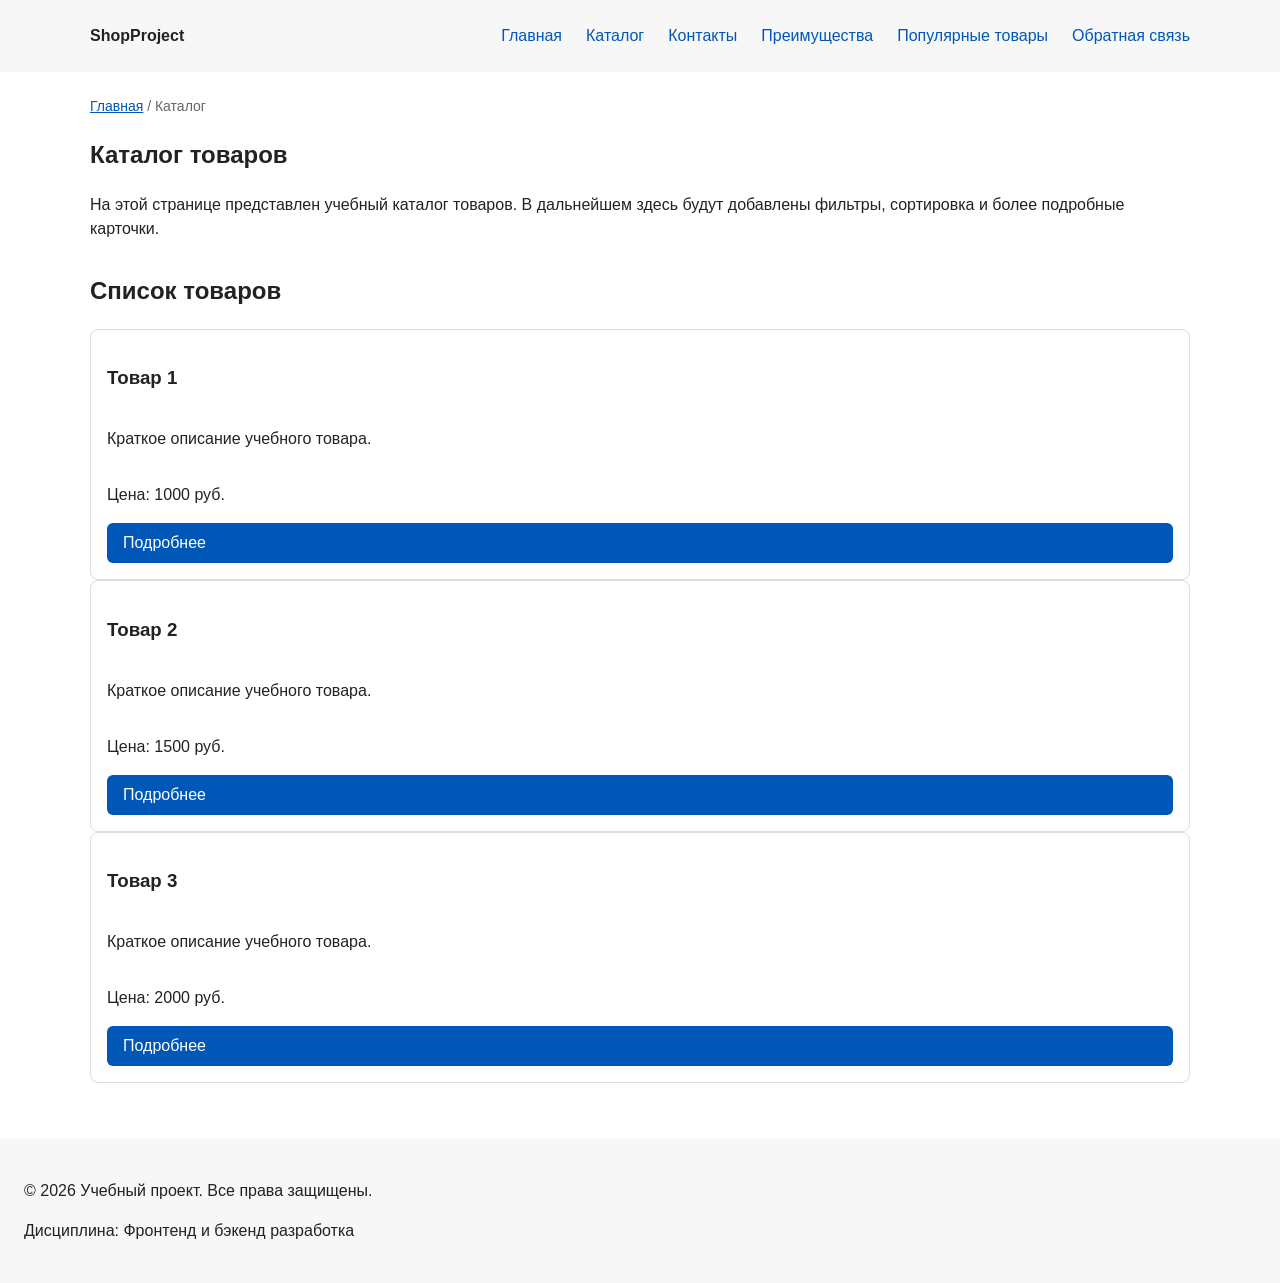
==== catalog.html @ 45d5c562 "feat: add multi-page structure navigation and anchors" ====
<!DOCTYPE html>
<html lang="ru">
<head>
  <meta charset="UTF-8">
  <meta name="viewport" content="width=device-width, initial-scale=1.0">
  <meta name="description" content="Каталог товаров учебного интернет-магазина.">
  <title>Каталог товаров — Учебный интернет-магазин</title>
  <link rel="stylesheet" href="css/style.css">
</head>
<body>
  <header>
    <div class="site-header">
      <a class="site-logo" href="index.html">ShopProject</a>

      <nav class="site-nav" aria-label="Основная навигация">
        <ul class="site-nav__list">
          <li><a href="index.html">Главная</a></li>
          <li><a href="catalog.html">Каталог</a></li>
          <li><a href="contacts.html">Контакты</a></li>
          <li><a href="index.html#advantages">Преимущества</a></li>
          <li><a href="index.html#popular">Популярные товары</a></li>
          <li><a href="index.html#contacts">Обратная связь</a></li>
        </ul>
      </nav>
    </div>
  </header>

  <main>
    <nav class="breadcrumbs" aria-label="Хлебные крошки">
      <a href="index.html">Главная</a>
      <span>Каталог</span>
    </nav>

    <section class="section">
      <h1>Каталог товаров</h1>
      <p>
        На этой странице представлен учебный каталог товаров.
        В дальнейшем здесь будут добавлены фильтры, сортировка и более
        подробные карточки.
      </p>
    </section>

    <section class="section">
      <h2>Список товаров</h2>

      <article class="product-card">
        <h3>Товар 1</h3>
        <p>Краткое описание учебного товара.</p>
        <p>Цена: 1000 руб.</p>
        <a class="button" href="index.html#popular">Подробнее</a>
      </article>

      <article class="product-card">
        <h3>Товар 2</h3>
        <p>Краткое описание учебного товара.</p>
        <p>Цена: 1500 руб.</p>
        <a class="button" href="index.html#popular">Подробнее</a>
      </article>

      <article class="product-card">
        <h3>Товар 3</h3>
        <p>Краткое описание учебного товара.</p>
        <p>Цена: 2000 руб.</p>
        <a class="button" href="index.html#popular">Подробнее</a>
      </article>
    </section>
  </main>

  <footer>
    <p>&copy; 2026 Учебный проект. Все права защищены.</p>
    <p>Дисциплина: Фронтенд и бэкенд разработка</p>
  </footer>
</body>
</html>
---- css/style.css ----
.site-header {
  display: flex;
  align-items: center;
  justify-content: space-between;
  gap: 24px;
  max-width: 1100px;
  margin: 0 auto;
}
.site-logo {
  font-weight: bold;
  text-decoration: none;
  color: #222222;
}
.site-nav__list {
  display: flex;
  flex-wrap: wrap;
  gap: 8px 24px;
  padding: 0;
  margin: 0;
  list-style: none;
}
.site-nav__list li {
  margin: 0;
}
.site-nav__list a {
  color: #0057b8;
  text-decoration: none;
}
.site-nav__list a:hover {
  text-decoration: underline;
}

.form-field input:focus-visible,
.form-field select:focus-visible,
.form-field textarea:focus-visible,
.form-actions button:focus-visible {
  outline: 2px solid #0057b8;
  outline-offset: 2px;
}

[aria-invalid="true"] {
  border-color: #b00020;
}

.form-actions {
  display: flex;
  gap: 12px;
  margin-top: 20px;
}

.success-message {
  max-width: 1100px;
  margin: 24px auto;
  padding: 16px;
  border-left: 4px solid #168a2f;
  background-color: #eefaf0;
}

/* ===============================
   1. Переменные проекта
   =============================== */
:root {
  /* Основные цвета проекта */
  --color-bg: #ffffff;
  --color-text: #222222;
  --color-muted: #666666;
  --color-primary: #0057b8;
  --color-primary-dark: #003f86;
  --color-border: #dddddd;
  --color-surface: #f7f7f7;
  --color-surface-accent: #eef5ff;
  --color-danger: #b00020;
  --color-success: #168a2f;
  --color-success-bg: #eefaf0;
  --color-white: #ffffff;

  /* Отступы */
  --space-xs: 4px;
  --space-sm: 8px;
  --space-md: 16px;
  --space-lg: 24px;
  --space-xl: 32px;

  /* Скругления */
  --radius-sm: 6px;
  --radius-md: 8px;
  --radius-lg: 12px;

  /* Размеры */
  --container-width: 1100px;
}

/* ===============================
   2. Базовые стили
   =============================== */

* {
  box-sizing: border-box;
}

body {
  margin: 0;
  min-width: 320px;
  font-family: Arial, sans-serif;
  line-height: 1.5;
  color: var(--color-text);
  background-color: var(--color-bg);
}

header,
main,
footer {
  padding: var(--space-lg);
}
header {
  background-color: var(--color-surface);
}

footer {
  background-color: var(--color-surface);
}

/* ===============================
   3. Общие элементы интерфейса
   =============================== */

a {
  color: var(--color-primary);
}

a:hover {
  color: var(--color-primary-dark);
}

a:focus-visible {
  outline: 2px solid var(--color-primary);
  outline-offset: 3px;
}

.button {
  display: inline-block;
  padding: var(--space-sm) var(--space-md);
  color: var(--color-white);
  background-color: var(--color-primary);
  text-decoration: none;
  border: none;
  border-radius: var(--radius-sm);
  cursor: pointer;
}

.button:hover {
  background-color: var(--color-primary-dark);
}

.button:focus-visible {
  outline: 2px solid var(--color-primary);
  outline-offset: 3px;
}

.button:disabled {
  opacity: 0.6;
  cursor: not-allowed;
}

/* ===============================
   4. Компоненты страницы
   =============================== */

.hero {
  max-width: var(--container-width);
  margin: 0 auto var(--space-xl);
  padding: var(--space-xl) var(--space-lg);
  background-color: var(--color-surface-accent);
  border-radius: var(--radius-lg);
}

.section {
  max-width: var(--container-width);
  margin: 0 auto var(--space-xl);
}

.section h2 {
  margin-top: 0;
}

.advantages-list {
  display: grid;
  grid-template-columns: repeat(2, minmax(0, 1fr));
  gap: var(--space-sm) var(--space-xl);
}

.product-grid {
  display: grid;
  grid-template-columns: repeat(auto-fit, minmax(220px, 1fr));
  gap: var(--space-lg);
}

.product-card {
  position: relative;
  display: flex;
  flex-direction: column;
  padding: var(--space-md);
  border: 1px solid var(--color-border);
  border-radius: var(--radius-md);
  background-color: var(--color-bg);
  transition:
    border-color 0.2s ease,
    transform 0.2s ease;
}

.product-card:hover {
  border-color: var(--color-primary);
  transform: translateY(-2px);
}

.product-card__img {
  display: grid;
  place-items: center;
  min-height: 150px;
  margin-bottom: var(--space-md);
  font-size: 64px;
  background-color: var(--color-surface-accent);
  border-radius: var(--radius-sm);
}

.product-card__title {
  margin: 0 0 var(--space-sm);
}

.product-card__description {
  margin: 0 0 var(--space-md);
  color: var(--color-muted);
}

.product-card__price {
  margin: auto 0 var(--space-md);
  font-size: 1.25rem;
  font-weight: bold;
  color: var(--color-primary-dark);
}

.product-card__button {
  align-self: flex-start;
}

.product-card__badge {
  position: absolute;
  top: var(--space-lg);
  right: var(--space-lg);
  z-index: 1;
  padding: var(--space-xs) var(--space-sm);
  color: var(--color-white);
  background-color: var(--color-primary);
  border-radius: var(--radius-sm);
  font-size: 0.8rem;
  font-weight: bold;
}

.aside-info {
  max-width: var(--container-width);
  margin: 0 auto var(--space-xl);
  padding: var(--space-md);
  border-left: 4px solid var(--color-primary);
  background-color: var(--color-surface);
}
/* ===============================
   5. Форма и модальное окно
   =============================== */
.order-dialog {
  width: min(100% - 32px, 560px);
  padding: var(--space-lg);
  border: none;
  border-radius: var(--radius-lg);
}

.order-dialog::backdrop {
  background-color: rgba(0, 0, 0, 0.5);
}

.form-field {
  margin-bottom: var(--space-md);
}

.form-field label {
  display: block;
  margin-bottom: var(--space-xs);
}

.form-field input,
.form-field select,
.form-field textarea {
  width: 100%;
  padding: 10px 12px;
  border: 1px solid var(--color-border);
  border-radius: var(--radius-sm);
  font: inherit;
}

.form-field input[type="checkbox"] {
  width: auto;
}

.form-field small {
  display: block;
  margin-top: var(--space-xs);
  color: var(--color-muted);
}
.form-field input:hover,
.form-field select:hover,
.form-field textarea:hover {
  border-color: var(--color-primary);
}

.form-field input:focus-visible,
.form-field select:focus-visible,
.form-field textarea:focus-visible,
.form-actions button:focus-visible {
  outline: 2px solid var(--color-primary);
  outline-offset: 3px;
}

[aria-invalid="true"] {
  border-color: var(--color-danger);
}

.back-to-top {
  position: fixed;
  right: var(--space-lg);
  bottom: var(--space-lg);
  z-index: 10;
  display: grid;
  place-items: center;
  width: 44px;
  height: 44px;
  color: var(--color-white);
  background-color: var(--color-primary);
  border-radius: 50%;
  box-shadow: 0 4px 12px rgba(0, 0, 0, 0.2);
  text-decoration: none;
}

.back-to-top:hover {
  color: var(--color-white);
  background-color: var(--color-primary-dark);
}

@media (max-width: 700px) {
  .site-header {
    align-items: flex-start;
    flex-direction: column;
  }

  .advantages-list {
    grid-template-columns: 1fr;
  }
}

.breadcrumbs {
  max-width: var(--container-width);
  margin: 0 auto var(--space-md);
  font-size: 14px;
  color: var(--color-muted);
}

.breadcrumbs a {
  color: var(--color-primary);
}

.breadcrumbs span::before {
  content: " / ";
  color: var(--color-muted);
}

html {
  scroll-behavior: smooth;
}

:target {
  outline: 2px dashed var(--color-primary);
  outline-offset: 4px;
}
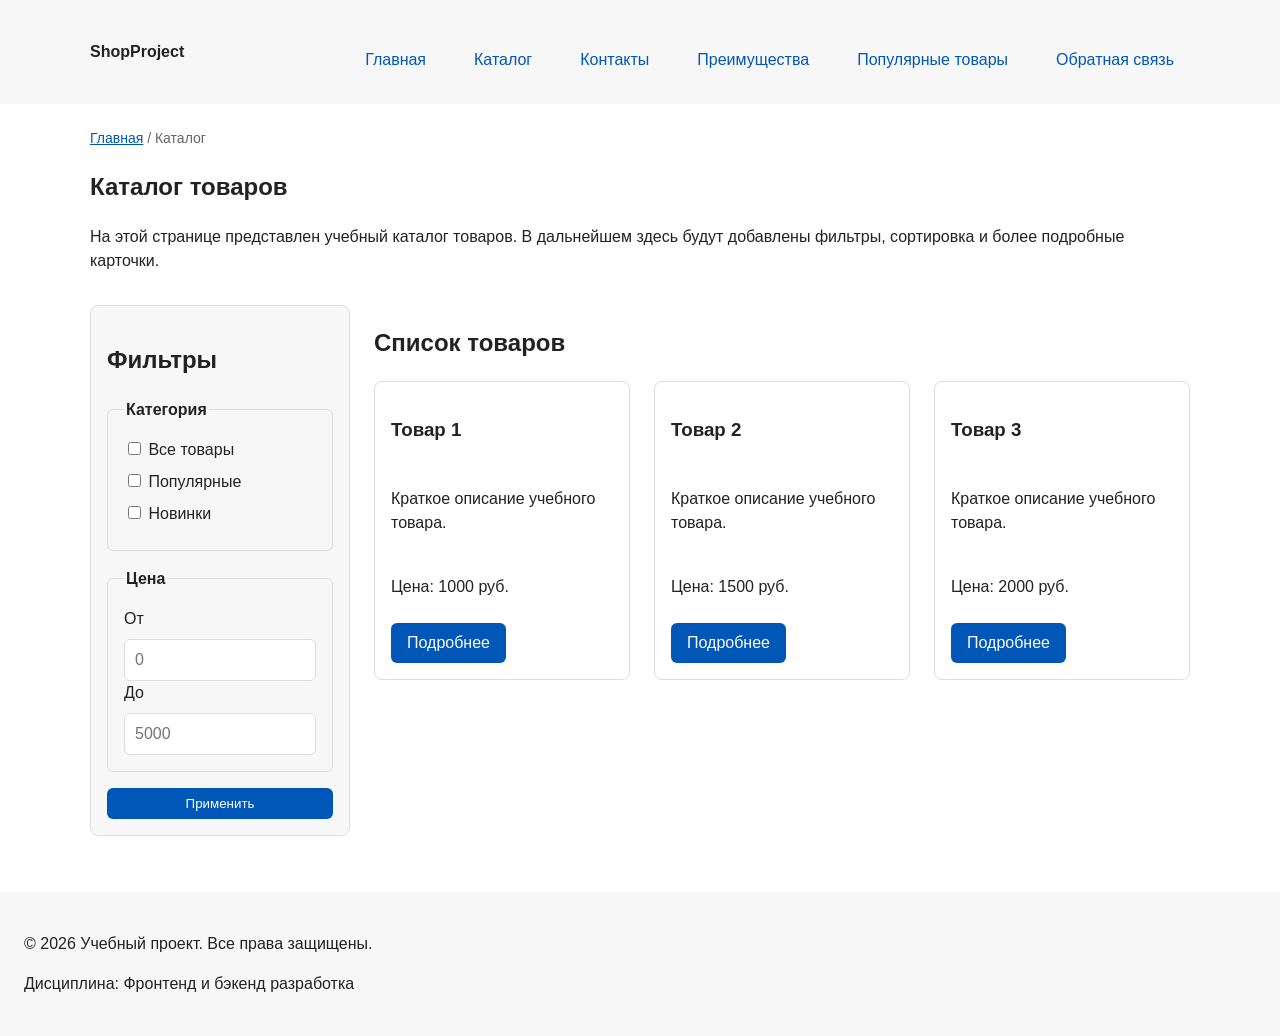
==== commit d8c0fd99: "feat: add flex navigation and grid catalog layout" ====
--- a/catalog.html
+++ b/catalog.html
@@ -40,29 +40,70 @@
       </p>
     </section>
 
-    <section class="section">
-      <h2>Список товаров</h2>
+    <section class="catalog-layout">
+      <aside class="catalog-filters">
+        <h2>Фильтры</h2>
 
-      <article class="product-card">
-        <h3>Товар 1</h3>
-        <p>Краткое описание учебного товара.</p>
-        <p>Цена: 1000 руб.</p>
-        <a class="button" href="index.html#popular">Подробнее</a>
-      </article>
+        <form class="filters-form" action="#" method="get">
+          <fieldset>
+            <legend>Категория</legend>
 
-      <article class="product-card">
-        <h3>Товар 2</h3>
-        <p>Краткое описание учебного товара.</p>
-        <p>Цена: 1500 руб.</p>
-        <a class="button" href="index.html#popular">Подробнее</a>
-      </article>
+            <label>
+              <input type="checkbox" name="category" value="all">
+              Все товары
+            </label>
 
-      <article class="product-card">
-        <h3>Товар 3</h3>
-        <p>Краткое описание учебного товара.</p>
-        <p>Цена: 2000 руб.</p>
-        <a class="button" href="index.html#popular">Подробнее</a>
-      </article>
+            <label>
+              <input type="checkbox" name="category" value="popular">
+              Популярные
+            </label>
+
+            <label>
+              <input type="checkbox" name="category" value="new">
+              Новинки
+            </label>
+          </fieldset>
+
+          <fieldset>
+            <legend>Цена</legend>
+
+            <label for="price-from">От</label>
+            <input id="price-from" name="price-from" type="number" min="0" placeholder="0">
+
+            <label for="price-to">До</label>
+            <input id="price-to" name="price-to" type="number" min="0" placeholder="5000">
+          </fieldset>
+
+          <button class="button" type="submit">Применить</button>
+        </form>
+      </aside>
+
+      <section class="catalog-products">
+        <h2>Список товаров</h2>
+
+        <div class="products-grid">
+          <article class="product-card">
+            <h3>Товар 1</h3>
+            <p>Краткое описание учебного товара.</p>
+            <p>Цена: 1000 руб.</p>
+            <a class="button" href="index.html#popular">Подробнее</a>
+          </article>
+
+          <article class="product-card">
+            <h3>Товар 2</h3>
+            <p>Краткое описание учебного товара.</p>
+            <p>Цена: 1500 руб.</p>
+            <a class="button" href="index.html#popular">Подробнее</a>
+          </article>
+
+          <article class="product-card">
+            <h3>Товар 3</h3>
+            <p>Краткое описание учебного товара.</p>
+            <p>Цена: 2000 руб.</p>
+            <a class="button" href="index.html#popular">Подробнее</a>
+          </article>
+        </div>
+      </section>
     </section>
   </main>
 
--- a/css/style.css
+++ b/css/style.css
@@ -14,20 +14,27 @@
 .site-nav__list {
   display: flex;
   flex-wrap: wrap;
-  gap: 8px 24px;
+  justify-content: center;
+  align-items: center;
+  gap: var(--space-md);
   padding: 0;
-  margin: 0;
+  margin: var(--space-md) 0 0;
   list-style: none;
 }
 .site-nav__list li {
   margin: 0;
 }
 .site-nav__list a {
-  color: #0057b8;
+  display: inline-block;
+  padding: var(--space-sm) var(--space-md);
+  color: var(--color-primary);
   text-decoration: none;
-}
+  border-radius: var(--radius-sm);
+}
+
 .site-nav__list a:hover {
-  text-decoration: underline;
+  color: var(--color-white);
+  background-color: var(--color-primary);
 }
 
 .form-field input:focus-visible,
@@ -189,9 +196,9 @@
   gap: var(--space-sm) var(--space-xl);
 }
 
-.product-grid {
-  display: grid;
-  grid-template-columns: repeat(auto-fit, minmax(220px, 1fr));
+.products-grid {
+  display: grid;
+  grid-template-columns: repeat(3, 1fr);
   gap: var(--space-lg);
 }
 
@@ -199,6 +206,8 @@
   position: relative;
   display: flex;
   flex-direction: column;
+  gap: var(--space-sm);
+  margin-bottom: 0;
   padding: var(--space-md);
   border: 1px solid var(--color-border);
   border-radius: var(--radius-md);
@@ -206,6 +215,11 @@
   transition:
     border-color 0.2s ease,
     transform 0.2s ease;
+}
+
+.product-card .button {
+  margin-top: auto;
+  align-self: flex-start;
 }
 
 .product-card:hover {
@@ -256,6 +270,56 @@
   font-weight: bold;
 }
 
+.catalog-layout {
+  max-width: var(--container-width);
+  margin: 0 auto var(--space-xl);
+  display: grid;
+  grid-template-columns: 260px 1fr;
+  grid-template-areas: "filters products";
+  gap: var(--space-lg);
+}
+
+.catalog-filters {
+  grid-area: filters;
+  padding: var(--space-md);
+  border: 1px solid var(--color-border);
+  border-radius: var(--radius-md);
+  background-color: var(--color-surface);
+}
+
+.catalog-products {
+  grid-area: products;
+}
+
+.filters-form {
+  display: grid;
+  gap: var(--space-md);
+}
+
+.filters-form fieldset {
+  margin: 0;
+  padding: var(--space-md);
+  border: 1px solid var(--color-border);
+  border-radius: var(--radius-sm);
+}
+
+.filters-form legend {
+  font-weight: 700;
+}
+
+.filters-form label {
+  display: block;
+  margin-bottom: var(--space-sm);
+}
+
+.filters-form input[type="number"] {
+  width: 100%;
+  padding: 8px 10px;
+  border: 1px solid var(--color-border);
+  border-radius: var(--radius-sm);
+  font: inherit;
+}
+
 .aside-info {
   max-width: var(--container-width);
   margin: 0 auto var(--space-xl);
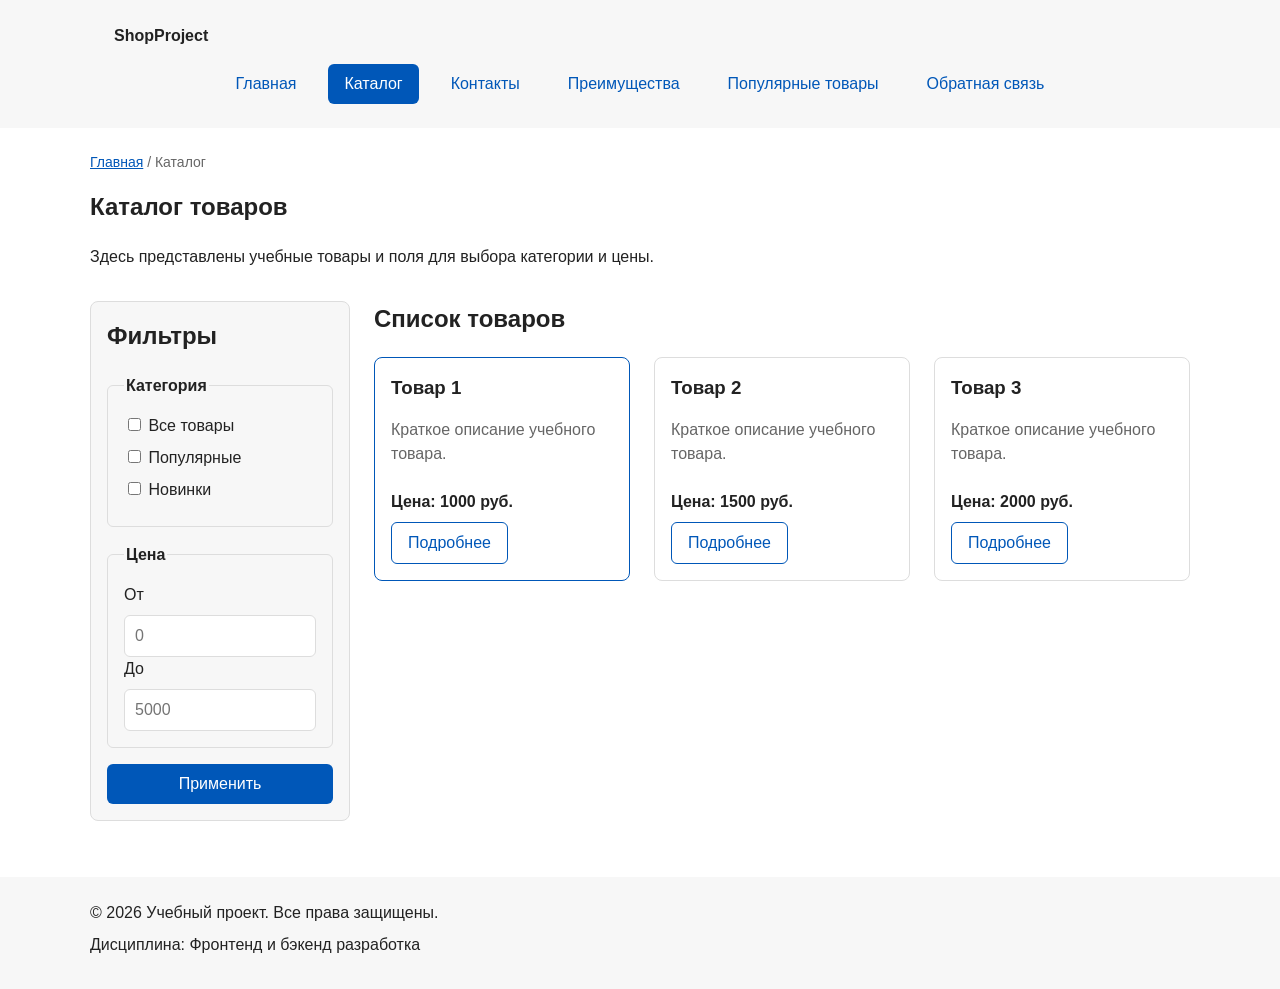
==== commit ee462555: "refactor: apply BEM naming to CSS classes" ====
--- a/catalog.html
+++ b/catalog.html
@@ -1,115 +1,136 @@
-<!DOCTYPE html>
+<!doctype html>
 <html lang="ru">
-<head>
-  <meta charset="UTF-8">
-  <meta name="viewport" content="width=device-width, initial-scale=1.0">
-  <meta name="description" content="Каталог товаров учебного интернет-магазина.">
-  <title>Каталог товаров — Учебный интернет-магазин</title>
-  <link rel="stylesheet" href="css/style.css">
-</head>
-<body>
-  <header>
-    <div class="site-header">
-      <a class="site-logo" href="index.html">ShopProject</a>
+  <head>
+    <meta charset="UTF-8" />
+    <meta name="viewport" content="width=device-width, initial-scale=1.0" />
+    <meta
+      name="description"
+      content="Каталог товаров учебного интернет-магазина."
+    />
+    <title>Каталог товаров — Учебный интернет-магазин</title>
+    <link rel="stylesheet" href="css/style.css" />
+  </head>
+  <body>
+    <header class="site-header">
+      <div class="site-header__inner">
+        <a class="site-header__logo" href="index.html">ShopProject</a>
 
-      <nav class="site-nav" aria-label="Основная навигация">
-        <ul class="site-nav__list">
-          <li><a href="index.html">Главная</a></li>
-          <li><a href="catalog.html">Каталог</a></li>
-          <li><a href="contacts.html">Контакты</a></li>
-          <li><a href="index.html#advantages">Преимущества</a></li>
-          <li><a href="index.html#popular">Популярные товары</a></li>
-          <li><a href="index.html#contacts">Обратная связь</a></li>
-        </ul>
+        <nav class="site-nav" aria-label="Основная навигация">
+          <ul class="site-nav__list">
+            <li class="site-nav__item"><a class="site-nav__link" href="index.html">Главная</a></li>
+            <li class="site-nav__item"><a class="site-nav__link site-nav__link--active" href="catalog.html" aria-current="page">Каталог</a></li>
+            <li class="site-nav__item"><a class="site-nav__link" href="contacts.html">Контакты</a></li>
+            <li class="site-nav__item"><a class="site-nav__link" href="index.html#advantages">Преимущества</a></li>
+            <li class="site-nav__item"><a class="site-nav__link" href="index.html#popular">Популярные товары</a></li>
+            <li class="site-nav__item"><a class="site-nav__link" href="contacts.html#feedback">Обратная связь</a></li>
+          </ul>
+        </nav>
+      </div>
+    </header>
+
+    <main>
+      <nav class="breadcrumbs" aria-label="Хлебные крошки">
+        <a class="breadcrumbs__link" href="index.html">Главная</a>
+        <span class="breadcrumbs__current">Каталог</span>
       </nav>
-    </div>
-  </header>
 
-  <main>
-    <nav class="breadcrumbs" aria-label="Хлебные крошки">
-      <a href="index.html">Главная</a>
-      <span>Каталог</span>
-    </nav>
+      <section class="section">
+        <h1 class="section__title">Каталог товаров</h1>
+        <p class="section__text">
+          Здесь представлены учебные товары и поля для выбора категории и цены.
+        </p>
+      </section>
 
-    <section class="section">
-      <h1>Каталог товаров</h1>
-      <p>
-        На этой странице представлен учебный каталог товаров.
-        В дальнейшем здесь будут добавлены фильтры, сортировка и более
-        подробные карточки.
-      </p>
-    </section>
+      <section class="catalog-layout">
+        <aside class="catalog-filters">
+          <h2 class="catalog-filters__title">Фильтры</h2>
 
-    <section class="catalog-layout">
-      <aside class="catalog-filters">
-        <h2>Фильтры</h2>
+          <form class="filters-form" action="#" method="get">
+            <fieldset class="filters-form__fieldset">
+              <legend class="filters-form__legend">Категория</legend>
 
-        <form class="filters-form" action="#" method="get">
-          <fieldset>
-            <legend>Категория</legend>
+              <label class="filters-form__label">
+                <input class="filters-form__checkbox" type="checkbox" name="category" value="all" />
+                Все товары
+              </label>
 
-            <label>
-              <input type="checkbox" name="category" value="all">
-              Все товары
-            </label>
+              <label class="filters-form__label">
+                <input class="filters-form__checkbox" type="checkbox" name="category" value="popular" />
+                Популярные
+              </label>
 
-            <label>
-              <input type="checkbox" name="category" value="popular">
-              Популярные
-            </label>
+              <label class="filters-form__label">
+                <input class="filters-form__checkbox" type="checkbox" name="category" value="new" />
+                Новинки
+              </label>
+            </fieldset>
 
-            <label>
-              <input type="checkbox" name="category" value="new">
-              Новинки
-            </label>
-          </fieldset>
+            <fieldset class="filters-form__fieldset">
+              <legend class="filters-form__legend">Цена</legend>
 
-          <fieldset>
-            <legend>Цена</legend>
+              <label class="filters-form__label" for="price-from">От</label>
+              <input
+                class="filters-form__input"
+                id="price-from"
+                name="price-from"
+                type="number"
+                min="0"
+                placeholder="0"
+              />
 
-            <label for="price-from">От</label>
-            <input id="price-from" name="price-from" type="number" min="0" placeholder="0">
+              <label class="filters-form__label" for="price-to">До</label>
+              <input
+                class="filters-form__input"
+                id="price-to"
+                name="price-to"
+                type="number"
+                min="0"
+                placeholder="5000"
+              />
+            </fieldset>
 
-            <label for="price-to">До</label>
-            <input id="price-to" name="price-to" type="number" min="0" placeholder="5000">
-          </fieldset>
+            <button class="button button--primary" type="submit">Применить</button>
+          </form>
+        </aside>
 
-          <button class="button" type="submit">Применить</button>
-        </form>
-      </aside>
+        <section class="catalog-products">
+          <h2 class="catalog-products__title">Список товаров</h2>
 
-      <section class="catalog-products">
-        <h2>Список товаров</h2>
+          <div class="products-grid">
+            <article class="product-card product-card--featured">
+              <h3 class="product-card__title">Товар 1</h3>
+              <p class="product-card__description">
+                Краткое описание учебного товара.
+              </p>
+              <p class="product-card__price">Цена: 1000 руб.</p>
+              <a class="button button--secondary product-card__button" href="index.html#product-1">Подробнее</a>
+            </article>
 
-        <div class="products-grid">
-          <article class="product-card">
-            <h3>Товар 1</h3>
-            <p>Краткое описание учебного товара.</p>
-            <p>Цена: 1000 руб.</p>
-            <a class="button" href="index.html#popular">Подробнее</a>
-          </article>
+            <article class="product-card">
+              <h3 class="product-card__title">Товар 2</h3>
+              <p class="product-card__description">
+                Краткое описание учебного товара.
+              </p>
+              <p class="product-card__price">Цена: 1500 руб.</p>
+              <a class="button button--secondary product-card__button" href="index.html#product-2">Подробнее</a>
+            </article>
 
-          <article class="product-card">
-            <h3>Товар 2</h3>
-            <p>Краткое описание учебного товара.</p>
-            <p>Цена: 1500 руб.</p>
-            <a class="button" href="index.html#popular">Подробнее</a>
-          </article>
+            <article class="product-card">
+              <h3 class="product-card__title">Товар 3</h3>
+              <p class="product-card__description">
+                Краткое описание учебного товара.
+              </p>
+              <p class="product-card__price">Цена: 2000 руб.</p>
+              <a class="button button--secondary product-card__button" href="index.html#product-3">Подробнее</a>
+            </article>
+          </div>
+        </section>
+      </section>
+    </main>
 
-          <article class="product-card">
-            <h3>Товар 3</h3>
-            <p>Краткое описание учебного товара.</p>
-            <p>Цена: 2000 руб.</p>
-            <a class="button" href="index.html#popular">Подробнее</a>
-          </article>
-        </div>
-      </section>
-    </section>
-  </main>
-
-  <footer>
-    <p>&copy; 2026 Учебный проект. Все права защищены.</p>
-    <p>Дисциплина: Фронтенд и бэкенд разработка</p>
-  </footer>
-</body>
+    <footer class="site-footer">
+      <p class="site-footer__text">&copy; 2026 Учебный проект. Все права защищены.</p>
+      <p class="site-footer__text">Дисциплина: Фронтенд и бэкенд разработка</p>
+    </footer>
+  </body>
 </html>
--- a/css/style.css
+++ b/css/style.css
@@ -1,68 +1,3 @@
-.site-header {
-  display: flex;
-  align-items: center;
-  justify-content: space-between;
-  gap: 24px;
-  max-width: 1100px;
-  margin: 0 auto;
-}
-.site-logo {
-  font-weight: bold;
-  text-decoration: none;
-  color: #222222;
-}
-.site-nav__list {
-  display: flex;
-  flex-wrap: wrap;
-  justify-content: center;
-  align-items: center;
-  gap: var(--space-md);
-  padding: 0;
-  margin: var(--space-md) 0 0;
-  list-style: none;
-}
-.site-nav__list li {
-  margin: 0;
-}
-.site-nav__list a {
-  display: inline-block;
-  padding: var(--space-sm) var(--space-md);
-  color: var(--color-primary);
-  text-decoration: none;
-  border-radius: var(--radius-sm);
-}
-
-.site-nav__list a:hover {
-  color: var(--color-white);
-  background-color: var(--color-primary);
-}
-
-.form-field input:focus-visible,
-.form-field select:focus-visible,
-.form-field textarea:focus-visible,
-.form-actions button:focus-visible {
-  outline: 2px solid #0057b8;
-  outline-offset: 2px;
-}
-
-[aria-invalid="true"] {
-  border-color: #b00020;
-}
-
-.form-actions {
-  display: flex;
-  gap: 12px;
-  margin-top: 20px;
-}
-
-.success-message {
-  max-width: 1100px;
-  margin: 24px auto;
-  padding: 16px;
-  border-left: 4px solid #168a2f;
-  background-color: #eefaf0;
-}
-
 /* ===============================
    1. Переменные проекта
    =============================== */
@@ -114,17 +49,18 @@
   background-color: var(--color-bg);
 }
 
-header,
-main,
-footer {
+main {
   padding: var(--space-lg);
 }
-header {
+
+.site-footer {
+  padding: var(--space-lg);
   background-color: var(--color-surface);
 }
 
-footer {
-  background-color: var(--color-surface);
+.site-footer__text {
+  max-width: var(--container-width);
+  margin: 0 auto var(--space-sm);
 }
 
 /* ===============================
@@ -147,16 +83,31 @@
 .button {
   display: inline-block;
   padding: var(--space-sm) var(--space-md);
+  border: none;
+  border-radius: var(--radius-sm);
+  font: inherit;
+  text-decoration: none;
+  cursor: pointer;
+}
+
+.button--primary {
   color: var(--color-white);
   background-color: var(--color-primary);
-  text-decoration: none;
-  border: none;
-  border-radius: var(--radius-sm);
-  cursor: pointer;
-}
-
-.button:hover {
+}
+
+.button--primary:hover {
   background-color: var(--color-primary-dark);
+}
+
+.button--secondary {
+  color: var(--color-primary);
+  background-color: transparent;
+  border: 1px solid var(--color-primary);
+}
+
+.button--secondary:hover {
+  color: var(--color-white);
+  background-color: var(--color-primary);
 }
 
 .button:focus-visible {
@@ -164,7 +115,8 @@
   outline-offset: 3px;
 }
 
-.button:disabled {
+.button:disabled,
+.button--disabled {
   opacity: 0.6;
   cursor: not-allowed;
 }
@@ -172,6 +124,56 @@
 /* ===============================
    4. Компоненты страницы
    =============================== */
+
+.site-header {
+  background-color: var(--color-surface);
+}
+
+.site-header__inner {
+  max-width: var(--container-width);
+  margin: 0 auto;
+  padding: var(--space-lg);
+}
+
+.site-header__logo {
+  font-weight: 700;
+  color: var(--color-text);
+  text-decoration: none;
+}
+
+.site-nav__list {
+  display: flex;
+  flex-wrap: wrap;
+  justify-content: center;
+  align-items: center;
+  gap: var(--space-md);
+  padding: 0;
+  margin: var(--space-md) 0 0;
+  list-style: none;
+}
+
+.site-nav__link {
+  display: inline-block;
+  padding: var(--space-sm) var(--space-md);
+  color: var(--color-primary);
+  text-decoration: none;
+  border-radius: var(--radius-sm);
+}
+
+.site-nav__link:hover {
+  color: var(--color-white);
+  background-color: var(--color-primary);
+}
+
+.site-nav__link:focus-visible {
+  outline: 2px solid var(--color-primary);
+  outline-offset: 3px;
+}
+
+.site-nav__link--active {
+  color: var(--color-white);
+  background-color: var(--color-primary);
+}
 
 .hero {
   max-width: var(--container-width);
@@ -181,24 +183,28 @@
   border-radius: var(--radius-lg);
 }
 
+.hero__title {
+  margin-top: 0;
+}
+
 .section {
   max-width: var(--container-width);
   margin: 0 auto var(--space-xl);
 }
 
-.section h2 {
+.section__title {
   margin-top: 0;
 }
 
 .advantages-list {
   display: grid;
-  grid-template-columns: repeat(2, minmax(0, 1fr));
-  gap: var(--space-sm) var(--space-xl);
+  grid-template-columns: repeat(3, 1fr);
+  gap: var(--space-lg);
 }
 
 .products-grid {
   display: grid;
-  grid-template-columns: repeat(3, 1fr);
+  grid-template-columns: repeat(3, minmax(0, 1fr));
   gap: var(--space-lg);
 }
 
@@ -212,19 +218,18 @@
   border: 1px solid var(--color-border);
   border-radius: var(--radius-md);
   background-color: var(--color-bg);
-  transition:
-    border-color 0.2s ease,
-    transform 0.2s ease;
-}
-
-.product-card .button {
-  margin-top: auto;
-  align-self: flex-start;
 }
 
 .product-card:hover {
   border-color: var(--color-primary);
-  transform: translateY(-2px);
+}
+
+.product-card--featured {
+  border-color: var(--color-primary);
+}
+
+.product-card--discount {
+  border-color: var(--color-danger);
 }
 
 .product-card__img {
@@ -239,6 +244,7 @@
 
 .product-card__title {
   margin: 0 0 var(--space-sm);
+  color: var(--color-text);
 }
 
 .product-card__description {
@@ -247,13 +253,16 @@
 }
 
 .product-card__price {
-  margin: auto 0 var(--space-md);
-  font-size: 1.25rem;
-  font-weight: bold;
-  color: var(--color-primary-dark);
+  margin: 0;
+  font-weight: 700;
+}
+
+.product-card--discount .product-card__price {
+  color: var(--color-danger);
 }
 
 .product-card__button {
+  margin-top: auto;
   align-self: flex-start;
 }
 
@@ -274,7 +283,7 @@
   max-width: var(--container-width);
   margin: 0 auto var(--space-xl);
   display: grid;
-  grid-template-columns: 260px 1fr;
+  grid-template-columns: 260px minmax(0, 1fr);
   grid-template-areas: "filters products";
   gap: var(--space-lg);
 }
@@ -287,6 +296,12 @@
   background-color: var(--color-surface);
 }
 
+.catalog-filters__title,
+.catalog-products__title,
+.aside-info__title {
+  margin-top: 0;
+}
+
 .catalog-products {
   grid-area: products;
 }
@@ -296,23 +311,23 @@
   gap: var(--space-md);
 }
 
-.filters-form fieldset {
+.filters-form__fieldset {
   margin: 0;
   padding: var(--space-md);
   border: 1px solid var(--color-border);
   border-radius: var(--radius-sm);
 }
 
-.filters-form legend {
+.filters-form__legend {
   font-weight: 700;
 }
 
-.filters-form label {
+.filters-form__label {
   display: block;
   margin-bottom: var(--space-sm);
 }
 
-.filters-form input[type="number"] {
+.filters-form__input {
   width: 100%;
   padding: 8px 10px;
   border: 1px solid var(--color-border);
@@ -330,8 +345,55 @@
 /* ===============================
    5. Форма и модальное окно
    =============================== */
+
+.order-form__field {
+  margin-bottom: var(--space-md);
+}
+
+.order-form__label {
+  display: block;
+  margin-bottom: var(--space-xs);
+}
+
+.order-form__input,
+.order-form__select,
+.order-form__textarea {
+  width: 100%;
+  padding: 10px 12px;
+  border: 1px solid var(--color-border);
+  border-radius: var(--radius-sm);
+  font: inherit;
+}
+
+.order-form__input:hover,
+.order-form__select:hover,
+.order-form__textarea:hover {
+  border-color: var(--color-primary);
+}
+
+.order-form__input:focus-visible,
+.order-form__select:focus-visible,
+.order-form__textarea:focus-visible {
+  outline: 2px solid var(--color-primary);
+  outline-offset: 3px;
+}
+
+.order-form__actions {
+  display: flex;
+  gap: var(--space-md);
+  margin-top: var(--space-lg);
+}
+
+.success-message {
+  max-width: var(--container-width);
+  margin: var(--space-lg) auto;
+  padding: var(--space-md);
+  border-left: 4px solid var(--color-success);
+  background-color: var(--color-success-bg);
+}
+
 .order-dialog {
-  width: min(100% - 32px, 560px);
+  width: min(calc(100% - 32px), 560px);
   padding: var(--space-lg);
   border: none;
   border-radius: var(--radius-lg);
@@ -341,46 +403,35 @@
   background-color: rgba(0, 0, 0, 0.5);
 }
 
-.form-field {
-  margin-bottom: var(--space-md);
-}
-
-.form-field label {
-  display: block;
-  margin-bottom: var(--space-xs);
-}
-
-.form-field input,
-.form-field select,
-.form-field textarea {
-  width: 100%;
-  padding: 10px 12px;
-  border: 1px solid var(--color-border);
-  border-radius: var(--radius-sm);
-  font: inherit;
-}
-
-.form-field input[type="checkbox"] {
-  width: auto;
-}
-
-.form-field small {
+.order-dialog__title {
+  margin-top: 0;
+}
+
+.order-form__hint {
   display: block;
   margin-top: var(--space-xs);
   color: var(--color-muted);
 }
-.form-field input:hover,
-.form-field select:hover,
-.form-field textarea:hover {
-  border-color: var(--color-primary);
-}
-
-.form-field input:focus-visible,
-.form-field select:focus-visible,
-.form-field textarea:focus-visible,
-.form-actions button:focus-visible {
+
+.order-form__checkbox-label {
+  display: flex;
+  align-items: flex-start;
+  gap: var(--space-sm);
+}
+
+.order-form__checkbox {
+  margin-top: var(--space-xs);
+}
+
+.order-form__checkbox:focus-visible,
+.filters-form__checkbox:focus-visible,
+.filters-form__input:focus-visible {
   outline: 2px solid var(--color-primary);
   outline-offset: 3px;
+}
+
+.filters-form__input:hover {
+  border-color: var(--color-primary);
 }
 
 [aria-invalid="true"] {
@@ -408,14 +459,23 @@
   background-color: var(--color-primary-dark);
 }
 
+@media (max-width: 900px) {
+  .catalog-layout {
+    grid-template-columns: 1fr;
+    grid-template-areas:
+      "filters"
+      "products";
+  }
+}
+
 @media (max-width: 700px) {
-  .site-header {
-    align-items: flex-start;
-    flex-direction: column;
+  .advantages-list,
+  .products-grid {
+    grid-template-columns: 1fr;
   }
 
-  .advantages-list {
-    grid-template-columns: 1fr;
+  .order-form__actions {
+    flex-wrap: wrap;
   }
 }
 
@@ -426,11 +486,11 @@
   color: var(--color-muted);
 }
 
-.breadcrumbs a {
+.breadcrumbs__link  {
   color: var(--color-primary);
 }
 
-.breadcrumbs span::before {
+.breadcrumbs__current::before {
   content: " / ";
   color: var(--color-muted);
 }
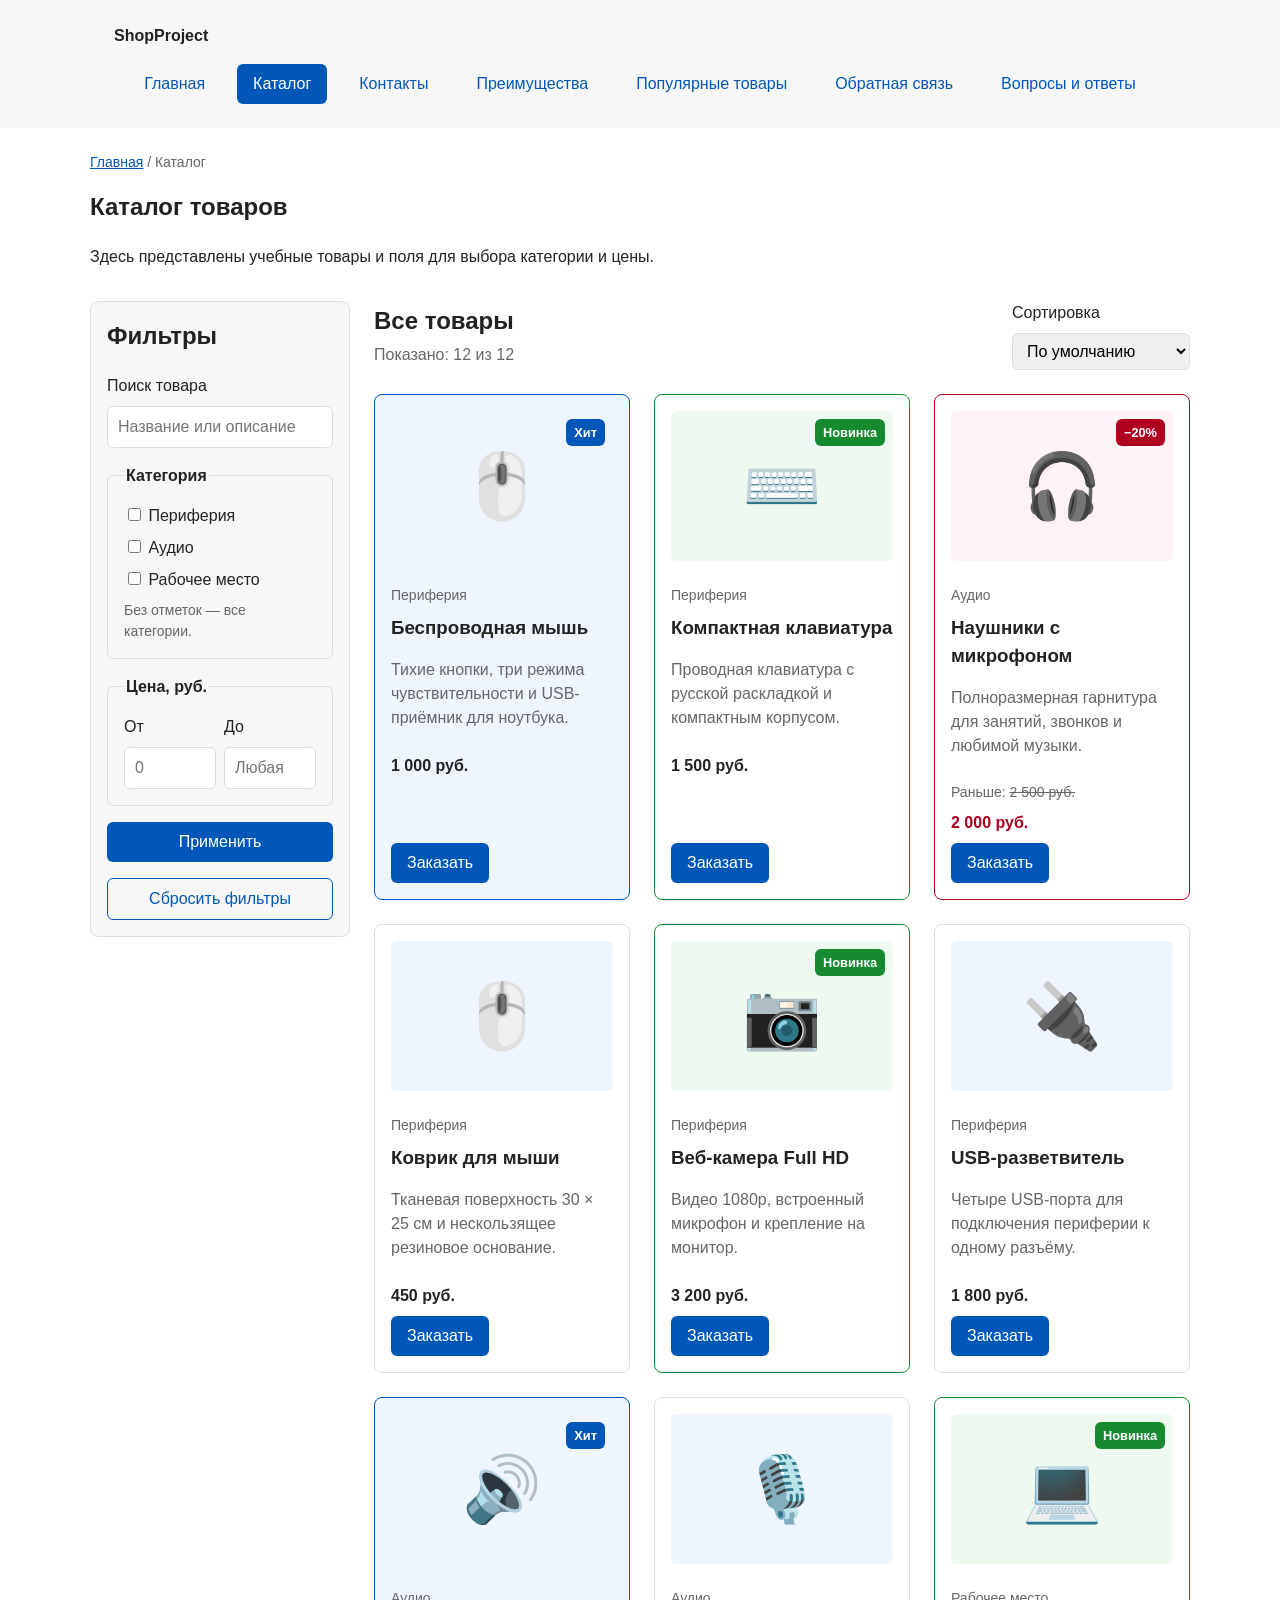
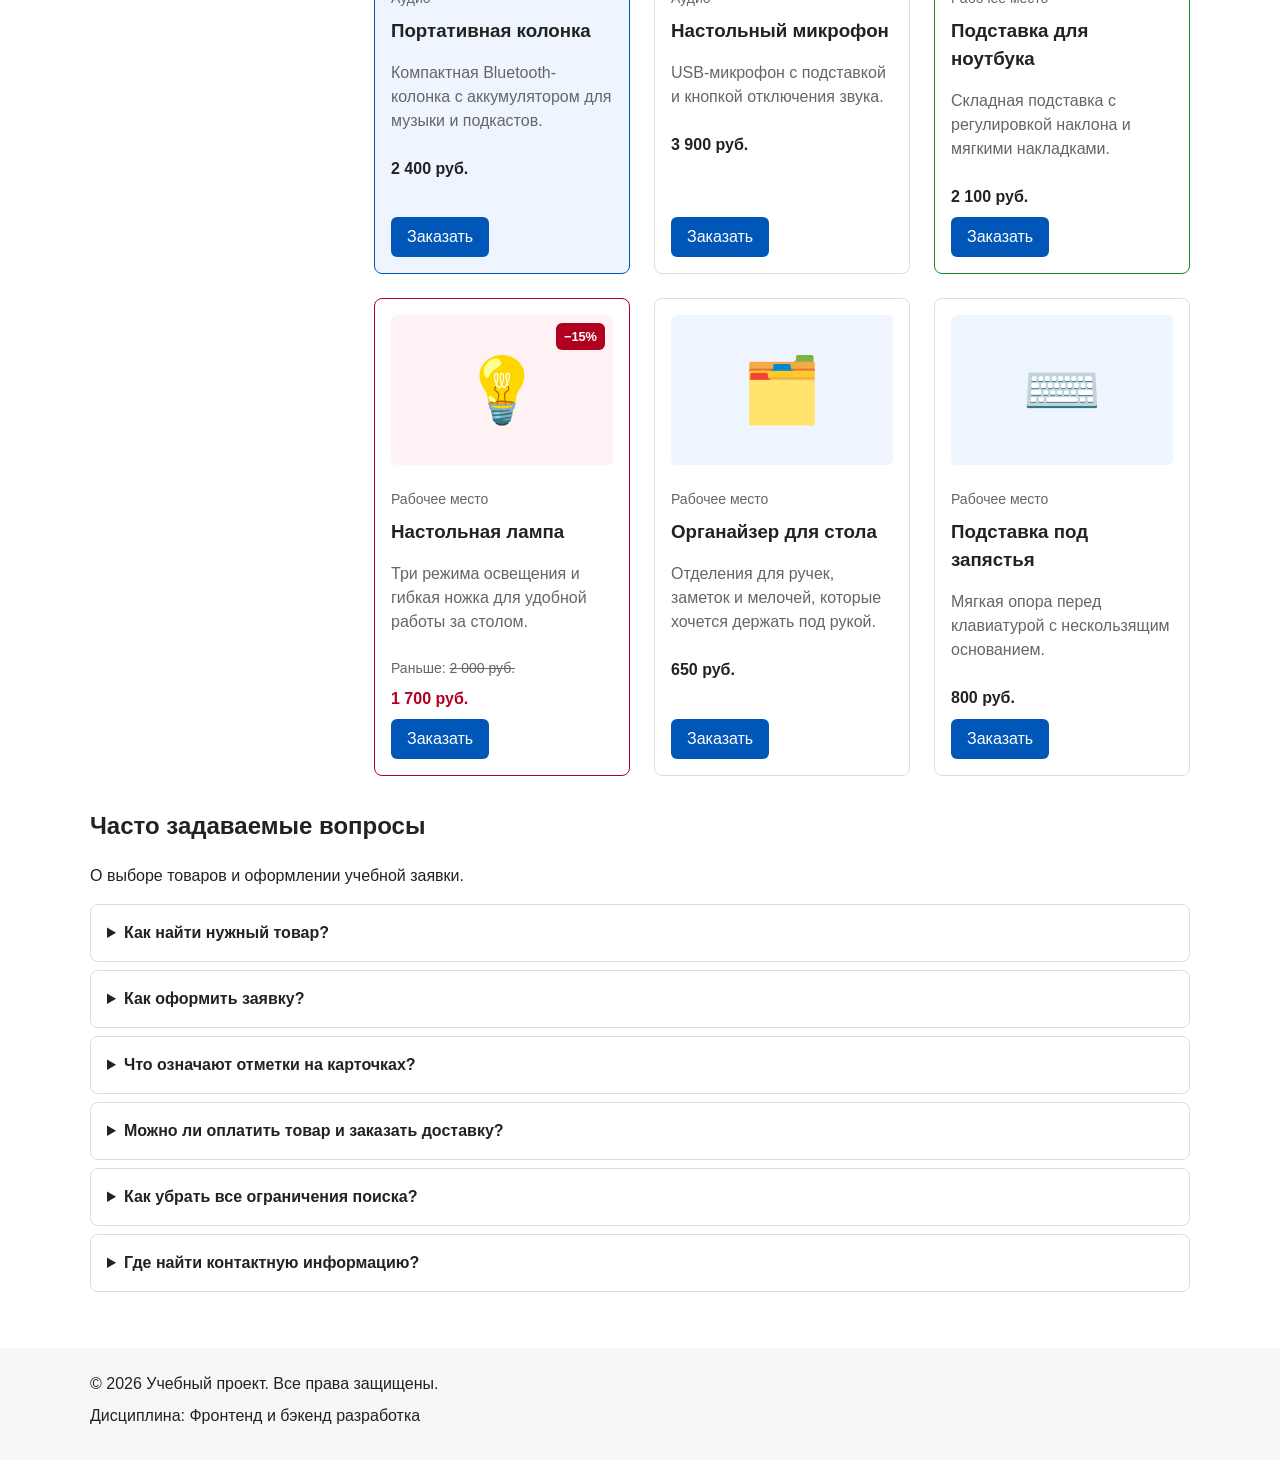
==== commit 08aa9a54: "feature: rt8" ====
--- a/catalog.html
+++ b/catalog.html
@@ -9,6 +9,8 @@
     />
     <title>Каталог товаров — Учебный интернет-магазин</title>
     <link rel="stylesheet" href="css/style.css" />
+    <script src="js/main.js" defer></script>
+    <script src="js/catalog.js" defer></script>
   </head>
   <body>
     <header class="site-header">
@@ -23,6 +25,7 @@
             <li class="site-nav__item"><a class="site-nav__link" href="index.html#advantages">Преимущества</a></li>
             <li class="site-nav__item"><a class="site-nav__link" href="index.html#popular">Популярные товары</a></li>
             <li class="site-nav__item"><a class="site-nav__link" href="contacts.html#feedback">Обратная связь</a></li>
+            <li class="site-nav__item"><a class="site-nav__link" href="catalog.html#faq">Вопросы и ответы</a></li>
           </ul>
         </nav>
       </div>
@@ -35,98 +38,337 @@
       </nav>
 
       <section class="section">
-        <h1 class="section__title">Каталог товаров</h1>
+        <h1 class="section__title" id="catalog-title">Каталог товаров</h1>
         <p class="section__text">
           Здесь представлены учебные товары и поля для выбора категории и цены.
         </p>
       </section>
 
-      <section class="catalog-layout">
-        <aside class="catalog-filters">
-          <h2 class="catalog-filters__title">Фильтры</h2>
-
-          <form class="filters-form" action="#" method="get">
+      <div class="catalog-layout">
+        <aside class="catalog-filters" aria-labelledby="filters-title">
+          <h2 class="catalog-filters__title" id="filters-title">Фильтры</h2>
+          <form class="filters-form" id="catalog-filters" action="catalog.html" method="get" novalidate>
+            <div>
+              <label class="filters-form__label" for="product-search">Поиск товара</label>
+              <input class="filters-form__input" id="product-search" name="search" type="search" placeholder="Название или описание" />
+            </div>
             <fieldset class="filters-form__fieldset">
               <legend class="filters-form__legend">Категория</legend>
-
               <label class="filters-form__label">
-                <input class="filters-form__checkbox" type="checkbox" name="category" value="all" />
-                Все товары
+                <input class="filters-form__checkbox" type="checkbox" name="category" value="peripherals" /> Периферия
               </label>
-
               <label class="filters-form__label">
-                <input class="filters-form__checkbox" type="checkbox" name="category" value="popular" />
-                Популярные
+                <input class="filters-form__checkbox" type="checkbox" name="category" value="audio" /> Аудио
               </label>
-
               <label class="filters-form__label">
-                <input class="filters-form__checkbox" type="checkbox" name="category" value="new" />
-                Новинки
+                <input class="filters-form__checkbox" type="checkbox" name="category" value="workspace" /> Рабочее место
               </label>
+              <p class="filters-form__hint">Без отметок — все категории.</p>
             </fieldset>
-
             <fieldset class="filters-form__fieldset">
-              <legend class="filters-form__legend">Цена</legend>
-
-              <label class="filters-form__label" for="price-from">От</label>
-              <input
-                class="filters-form__input"
-                id="price-from"
-                name="price-from"
-                type="number"
-                min="0"
-                placeholder="0"
-              />
-
-              <label class="filters-form__label" for="price-to">До</label>
-              <input
-                class="filters-form__input"
-                id="price-to"
-                name="price-to"
-                type="number"
-                min="0"
-                placeholder="5000"
-              />
+              <legend class="filters-form__legend">Цена, руб.</legend>
+              <div class="filters-form__range">
+                <div>
+                  <label class="filters-form__label" for="price-from">От</label>
+                  <input class="filters-form__input" id="price-from" name="price-from" type="number" min="0" step="1" placeholder="0" />
+                </div>
+                <div>
+                  <label class="filters-form__label" for="price-to">До</label>
+                  <input class="filters-form__input" id="price-to" name="price-to" type="number" min="0" step="1" placeholder="Любая" />
+                </div>
+              </div>
             </fieldset>
-
             <button class="button button--primary" type="submit">Применить</button>
+            <button class="button button--secondary" type="reset">Сбросить фильтры</button>
           </form>
         </aside>
 
-        <section class="catalog-products">
-          <h2 class="catalog-products__title">Список товаров</h2>
-
-          <div class="products-grid">
-            <article class="product-card product-card--featured">
-              <h3 class="product-card__title">Товар 1</h3>
-              <p class="product-card__description">
-                Краткое описание учебного товара.
-              </p>
-              <p class="product-card__price">Цена: 1000 руб.</p>
-              <a class="button button--secondary product-card__button" href="index.html#product-1">Подробнее</a>
-            </article>
-
-            <article class="product-card">
-              <h3 class="product-card__title">Товар 2</h3>
-              <p class="product-card__description">
-                Краткое описание учебного товара.
-              </p>
-              <p class="product-card__price">Цена: 1500 руб.</p>
-              <a class="button button--secondary product-card__button" href="index.html#product-2">Подробнее</a>
-            </article>
-
-            <article class="product-card">
-              <h3 class="product-card__title">Товар 3</h3>
-              <p class="product-card__description">
-                Краткое описание учебного товара.
-              </p>
-              <p class="product-card__price">Цена: 2000 руб.</p>
-              <a class="button button--secondary product-card__button" href="index.html#product-3">Подробнее</a>
-            </article>
+        <section class="catalog-products" aria-labelledby="products-title">
+          <div class="catalog-products__toolbar">
+            <div>
+              <h2 class="catalog-products__title" id="products-title">Все товары</h2>
+              <p class="catalog-products__count" id="products-count" role="status" aria-live="polite" aria-atomic="true">Показано: 12 из 12</p>
+            </div>
+            <div class="catalog-products__sorting">
+              <label class="filters-form__label" for="product-sort">Сортировка</label>
+              <select class="filters-form__input" id="product-sort">
+                <option value="default">По умолчанию</option>
+                <option value="price-asc">Сначала дешевле</option>
+                <option value="price-desc">Сначала дороже</option>
+                <option value="name">По названию</option>
+              </select>
+            </div>
+          </div>
+          <div class="products-grid" id="catalog-grid">
+            <article class="product-card product-card--featured" id="product-1" data-category="peripherals" data-price="1000">
+              <span class="product-card__badge">Хит</span>
+              <div class="product-card__img" aria-hidden="true">🖱️</div>
+              <p class="product-card__category">Периферия</p>
+              <h3 class="product-card__title">Беспроводная мышь</h3>
+              <p class="product-card__description">Тихие кнопки, три режима чувствительности и USB-приёмник для ноутбука.</p>
+              <p class="product-card__price">1 000 руб.</p>
+              <button class="button button--primary product-card__button" type="button" data-product="Беспроводная мышь">Заказать</button>
+            </article>
+
+            <article class="product-card product-card--new" id="product-2" data-category="peripherals" data-price="1500">
+              <span class="product-card__badge">Новинка</span>
+              <div class="product-card__img" aria-hidden="true">⌨️</div>
+              <p class="product-card__category">Периферия</p>
+              <h3 class="product-card__title">Компактная клавиатура</h3>
+              <p class="product-card__description">Проводная клавиатура с русской раскладкой и компактным корпусом.</p>
+              <p class="product-card__price">1 500 руб.</p>
+              <button class="button button--primary product-card__button" type="button" data-product="Компактная клавиатура">Заказать</button>
+            </article>
+
+            <article class="product-card product-card--discount" id="product-3" data-category="audio" data-price="2000">
+              <span class="product-card__badge">−20%</span>
+              <div class="product-card__img" aria-hidden="true">🎧</div>
+              <p class="product-card__category">Аудио</p>
+              <h3 class="product-card__title">Наушники с микрофоном</h3>
+              <p class="product-card__description">Полноразмерная гарнитура для занятий, звонков и любимой музыки.</p>
+              <p class="product-card__old-price">Раньше: <del>2 500 руб.</del></p>
+              <p class="product-card__price">2 000 руб.</p>
+              <button class="button button--primary product-card__button" type="button" data-product="Наушники с микрофоном">Заказать</button>
+            </article>
+
+            <article class="product-card" id="product-4" data-category="peripherals" data-price="450">
+              <div class="product-card__img" aria-hidden="true">🖱️</div>
+              <p class="product-card__category">Периферия</p>
+              <h3 class="product-card__title">Коврик для мыши</h3>
+              <p class="product-card__description">Тканевая поверхность 30 × 25 см и нескользящее резиновое основание.</p>
+              <p class="product-card__price">450 руб.</p>
+              <button class="button button--primary product-card__button" type="button" data-product="Коврик для мыши">Заказать</button>
+            </article>
+
+            <article class="product-card product-card--new" id="product-5" data-category="peripherals" data-price="3200">
+              <span class="product-card__badge">Новинка</span>
+              <div class="product-card__img" aria-hidden="true">📷</div>
+              <p class="product-card__category">Периферия</p>
+              <h3 class="product-card__title">Веб-камера Full HD</h3>
+              <p class="product-card__description">Видео 1080p, встроенный микрофон и крепление на монитор.</p>
+              <p class="product-card__price">3 200 руб.</p>
+              <button class="button button--primary product-card__button" type="button" data-product="Веб-камера Full HD">Заказать</button>
+            </article>
+
+            <article class="product-card" id="product-6" data-category="peripherals" data-price="1800">
+              <div class="product-card__img" aria-hidden="true">🔌</div>
+              <p class="product-card__category">Периферия</p>
+              <h3 class="product-card__title">USB-разветвитель</h3>
+              <p class="product-card__description">Четыре USB-порта для подключения периферии к одному разъёму.</p>
+              <p class="product-card__price">1 800 руб.</p>
+              <button class="button button--primary product-card__button" type="button" data-product="USB-разветвитель">Заказать</button>
+            </article>
+
+            <article class="product-card product-card--featured" id="product-7" data-category="audio" data-price="2400">
+              <span class="product-card__badge">Хит</span>
+              <div class="product-card__img" aria-hidden="true">🔊</div>
+              <p class="product-card__category">Аудио</p>
+              <h3 class="product-card__title">Портативная колонка</h3>
+              <p class="product-card__description">Компактная Bluetooth-колонка с аккумулятором для музыки и подкастов.</p>
+              <p class="product-card__price">2 400 руб.</p>
+              <button class="button button--primary product-card__button" type="button" data-product="Портативная колонка">Заказать</button>
+            </article>
+
+            <article class="product-card" id="product-8" data-category="audio" data-price="3900">
+              <div class="product-card__img" aria-hidden="true">🎙️</div>
+              <p class="product-card__category">Аудио</p>
+              <h3 class="product-card__title">Настольный микрофон</h3>
+              <p class="product-card__description">USB-микрофон с подставкой и кнопкой отключения звука.</p>
+              <p class="product-card__price">3 900 руб.</p>
+              <button class="button button--primary product-card__button" type="button" data-product="Настольный микрофон">Заказать</button>
+            </article>
+
+            <article class="product-card product-card--new" id="product-9" data-category="workspace" data-price="2100">
+              <span class="product-card__badge">Новинка</span>
+              <div class="product-card__img" aria-hidden="true">💻</div>
+              <p class="product-card__category">Рабочее место</p>
+              <h3 class="product-card__title">Подставка для ноутбука</h3>
+              <p class="product-card__description">Складная подставка с регулировкой наклона и мягкими накладками.</p>
+              <p class="product-card__price">2 100 руб.</p>
+              <button class="button button--primary product-card__button" type="button" data-product="Подставка для ноутбука">Заказать</button>
+            </article>
+
+            <article class="product-card product-card--discount" id="product-10" data-category="workspace" data-price="1700">
+              <span class="product-card__badge">−15%</span>
+              <div class="product-card__img" aria-hidden="true">💡</div>
+              <p class="product-card__category">Рабочее место</p>
+              <h3 class="product-card__title">Настольная лампа</h3>
+              <p class="product-card__description">Три режима освещения и гибкая ножка для удобной работы за столом.</p>
+              <p class="product-card__old-price">Раньше: <del>2 000 руб.</del></p>
+              <p class="product-card__price">1 700 руб.</p>
+              <button class="button button--primary product-card__button" type="button" data-product="Настольная лампа">Заказать</button>
+            </article>
+
+            <article class="product-card" id="product-11" data-category="workspace" data-price="650">
+              <div class="product-card__img" aria-hidden="true">🗂️</div>
+              <p class="product-card__category">Рабочее место</p>
+              <h3 class="product-card__title">Органайзер для стола</h3>
+              <p class="product-card__description">Отделения для ручек, заметок и мелочей, которые хочется держать под рукой.</p>
+              <p class="product-card__price">650 руб.</p>
+              <button class="button button--primary product-card__button" type="button" data-product="Органайзер для стола">Заказать</button>
+            </article>
+
+            <article class="product-card" id="product-12" data-category="workspace" data-price="800">
+              <div class="product-card__img" aria-hidden="true">⌨️</div>
+              <p class="product-card__category">Рабочее место</p>
+              <h3 class="product-card__title">Подставка под запястья</h3>
+              <p class="product-card__description">Мягкая опора перед клавиатурой с нескользящим основанием.</p>
+              <p class="product-card__price">800 руб.</p>
+              <button class="button button--primary product-card__button" type="button" data-product="Подставка под запястья">Заказать</button>
+            </article>
+          </div>
+          <div class="catalog-products__empty" id="catalog-empty" hidden>
+            <h3 class="catalog-products__empty-title">Ничего не найдено</h3>
+            <p>Попробуйте изменить запрос, выбрать другую категорию или расширить диапазон цен.</p>
+            <button class="button button--secondary" type="reset" form="catalog-filters">Сбросить фильтры</button>
           </div>
         </section>
+      </div>
+
+      <section class="faq section" id="faq" aria-labelledby="faq-title">
+        <h2 class="section__title" id="faq-title">Часто задаваемые вопросы</h2>
+        <p class="section__text">О выборе товаров и оформлении учебной заявки.</p>
+        <details class="faq__item">
+          <summary class="faq__question">Как найти нужный товар?</summary>
+          <div class="faq__answer"><p>Введите название или слово из описания, отметьте категории и при необходимости укажите цену. Нажмите «Применить». Можно выбрать несколько категорий; если не отмечена ни одна, поиск идёт по всем товарам.</p></div>
+        </details>
+        <details class="faq__item">
+          <summary class="faq__question">Как оформить заявку?</summary>
+          <div class="faq__answer"><p>Нажмите «Заказать» в карточке товара. В открывшейся форме проверьте выбранный товар, заполните обязательные поля и нажмите «Отправить заявку».</p></div>
+        </details>
+        <details class="faq__item">
+          <summary class="faq__question">Что означают отметки на карточках?</summary>
+          <div class="faq__answer"><p>«Хит» отмечает популярные товары, «Новинка» — новые поступления. На карточках со скидкой указаны её размер, прежняя и текущая цены. При фильтрации и сортировке используется текущая цена.</p></div>
+        </details>
+        <details class="faq__item">
+          <summary class="faq__question">Можно ли оплатить товар и заказать доставку?</summary>
+          <div class="faq__answer"><p>Это учебный магазин: оплата и доставка не выполняются. Форма демонстрирует оформление заявки, а введённые данные не отправляются на сервер.</p></div>
+        </details>
+        <details class="faq__item">
+          <summary class="faq__question">Как убрать все ограничения поиска?</summary>
+          <div class="faq__answer"><p>Нажмите «Сбросить фильтры». Поиск и поля цены очистятся, отметки категорий снимутся, а каталог вернётся к исходному порядку товаров.</p></div>
+        </details>
+        <details class="faq__item">
+          <summary class="faq__question">Где найти контактную информацию?</summary>
+          <div class="faq__answer"><p>Перейдите на страницу <a href="contacts.html">«Контакты»</a>. Там размещены демонстрационные контакты магазина и раздел обратной связи.</p></div>
+        </details>
       </section>
     </main>
+
+    <dialog
+      class="order-dialog"
+      id="order-dialog"
+      aria-labelledby="order-dialog-title"
+    >
+      <h2 class="order-dialog__title" id="order-dialog-title">
+        Оформление заявки
+      </h2>
+
+      <p class="order-dialog__product" id="order-product-name"></p>
+
+      <form
+        class="order-form"
+        id="order-form"
+        action="#"
+        method="post"
+        novalidate
+      >
+        <input id="selected-product" name="selected-product" type="hidden" />
+
+        <div class="order-form__field">
+          <label class="order-form__label" for="order-name">Имя</label>
+          <input
+            class="order-form__input"
+            id="order-name"
+            name="name"
+            type="text"
+            required
+          />
+        </div>
+
+        <div class="order-form__field">
+          <label class="order-form__label" for="order-email">E-mail</label>
+          <input
+            class="order-form__input"
+            id="order-email"
+            name="email"
+            type="email"
+            required
+          />
+        </div>
+
+        <div class="order-form__field">
+          <label class="order-form__label" for="order-phone">Телефон</label>
+          <input
+            class="order-form__input"
+            id="order-phone"
+            name="phone"
+            type="tel"
+            inputmode="tel"
+            placeholder="+7 (900) 000-00-00"
+            pattern="^\+7 \(\d{3}\) \d{3}-\d{2}-\d{2}$"
+            required
+          />
+          <small class="order-form__hint">Формат: +7 (900) 000-00-00</small>
+        </div>
+
+        <div class="order-form__field">
+          <label class="order-form__label" for="order-date">Дата связи</label>
+          <input class="order-form__input" id="order-date" name="date" type="date" />
+        </div>
+
+        <div class="order-form__field">
+          <label class="order-form__label" for="order-topic">Тема заявки</label>
+          <select class="order-form__select" id="order-topic" name="topic" required>
+            <option value="">Выберите тему</option>
+            <option value="product">Заказ товара</option>
+            <option value="consultation">Консультация</option>
+            <option value="delivery">Доставка</option>
+          </select>
+        </div>
+
+        <div class="order-form__field">
+          <label class="order-form__label" for="order-comment">Комментарий</label>
+          <textarea
+            class="order-form__textarea"
+            id="order-comment"
+            name="comment"
+            rows="4"
+            placeholder="Укажите дополнительную информацию"
+          ></textarea>
+        </div>
+
+        <div class="order-form__field order-form__field--checkbox">
+          <label class="order-form__checkbox-label">
+            <input
+              class="order-form__checkbox"
+              id="order-agreement"
+              name="agreement"
+              type="checkbox"
+              required
+            />
+            Я согласен на обработку данных
+          </label>
+        </div>
+
+        <div class="order-form__actions">
+          <button
+            class="button button--secondary"
+            type="button"
+            id="close-order-dialog"
+          >
+            Закрыть
+          </button>
+          <button class="button button--primary" type="submit">
+            Отправить заявку
+          </button>
+        </div>
+      </form>
+    </dialog>
+
+    <p class="success-message" id="success-message" role="status" hidden>
+      Учебная заявка заполнена. Данные не отправляются на сервер.
+    </p>
 
     <footer class="site-footer">
       <p class="site-footer__text">&copy; 2026 Учебный проект. Все права защищены.</p>
--- a/css/style.css
+++ b/css/style.css
@@ -14,6 +14,7 @@
   --color-danger: #b00020;
   --color-success: #168a2f;
   --color-success-bg: #eefaf0;
+  --color-discount-bg: #fff2f4;
   --color-white: #ffffff;
 
   /* Отступы */
@@ -226,10 +227,42 @@
 
 .product-card--featured {
   border-color: var(--color-primary);
+  background-color: var(--color-surface-accent);
+}
+
+.product-card--new {
+  border-color: var(--color-success);
+}
+
+.product-card--new .product-card__badge {
+  background-color: var(--color-success);
+}
+
+.product-card--new .product-card__img {
+  background-color: var(--color-success-bg);
 }
 
 .product-card--discount {
   border-color: var(--color-danger);
+}
+
+.product-card--discount .product-card__badge {
+  background-color: var(--color-danger);
+}
+
+.product-card--discount .product-card__img {
+  background-color: var(--color-discount-bg);
+}
+
+.product-card[hidden] {
+  display: none;
+}
+
+.product-card__category,
+.product-card__old-price {
+  margin: 0;
+  color: var(--color-muted);
+  font-size: 0.875rem;
 }
 
 .product-card__img {
@@ -290,6 +323,12 @@
 
 .catalog-filters {
   grid-area: filters;
+  position: sticky;
+  top: var(--space-md);
+  align-self: start;
+  max-height: calc(100vh - 32px);
+  max-height: calc(100dvh - 32px);
+  overflow-y: auto;
   padding: var(--space-md);
   border: 1px solid var(--color-border);
   border-radius: var(--radius-md);
@@ -304,6 +343,36 @@
 
 .catalog-products {
   grid-area: products;
+  min-width: 0;
+}
+
+.catalog-products__toolbar {
+  display: flex;
+  flex-wrap: wrap;
+  justify-content: space-between;
+  align-items: center;
+  gap: var(--space-md);
+  margin-bottom: var(--space-lg);
+}
+
+.catalog-products__title {
+  margin-bottom: var(--space-xs);
+}
+
+.catalog-products__count {
+  margin: 0;
+  color: var(--color-muted);
+}
+
+.catalog-products__empty {
+  padding: var(--space-lg);
+  border: 1px dashed var(--color-border);
+  border-radius: var(--radius-md);
+  background-color: var(--color-surface);
+}
+
+.catalog-products__empty-title {
+  margin-top: 0;
 }
 
 .filters-form {
@@ -322,6 +391,18 @@
   font-weight: 700;
 }
 
+.filters-form__range {
+  display: grid;
+  grid-template-columns: repeat(2, minmax(0, 1fr));
+  gap: var(--space-sm);
+}
+
+.filters-form__hint {
+  margin: 0;
+  font-size: 0.875rem;
+  color: var(--color-muted);
+}
+
 .filters-form__label {
   display: block;
   margin-bottom: var(--space-sm);
@@ -329,6 +410,7 @@
 
 .filters-form__input {
   width: 100%;
+  min-width: 0;
   padding: 8px 10px;
   border: 1px solid var(--color-border);
   border-radius: var(--radius-sm);
@@ -341,6 +423,39 @@
   padding: var(--space-md);
   border-left: 4px solid var(--color-primary);
   background-color: var(--color-surface);
+}
+
+.faq__item {
+  margin-bottom: var(--space-sm);
+  border: 1px solid var(--color-border);
+  border-radius: var(--radius-md);
+  background-color: var(--color-bg);
+}
+
+.faq__item[open] {
+  border-color: var(--color-primary);
+}
+
+.faq__question {
+  padding: var(--space-md);
+  border-radius: var(--radius-md);
+  font-weight: 700;
+  cursor: pointer;
+}
+
+.faq__question:hover,
+.faq__item[open] .faq__question {
+  background-color: var(--color-surface-accent);
+}
+
+.faq__question:focus-visible {
+  outline: 2px solid var(--color-primary);
+  outline-offset: 3px;
+}
+
+.faq__answer {
+  padding: 0 var(--space-md);
+  color: var(--color-muted);
 }
 /* ===============================
    5. Форма и модальное окно
@@ -466,6 +581,26 @@
       "filters"
       "products";
   }
+
+  .catalog-filters {
+    position: static;
+    max-height: none;
+    overflow-y: visible;
+  }
+
+  .catalog-products .products-grid {
+    grid-template-columns: repeat(2, minmax(0, 1fr));
+  }
+}
+
+@media (max-width: 540px) {
+  .catalog-products .products-grid {
+    grid-template-columns: 1fr;
+  }
+
+  .catalog-products__sorting {
+    width: 100%;
+  }
 }
 
 @media (max-width: 700px) {
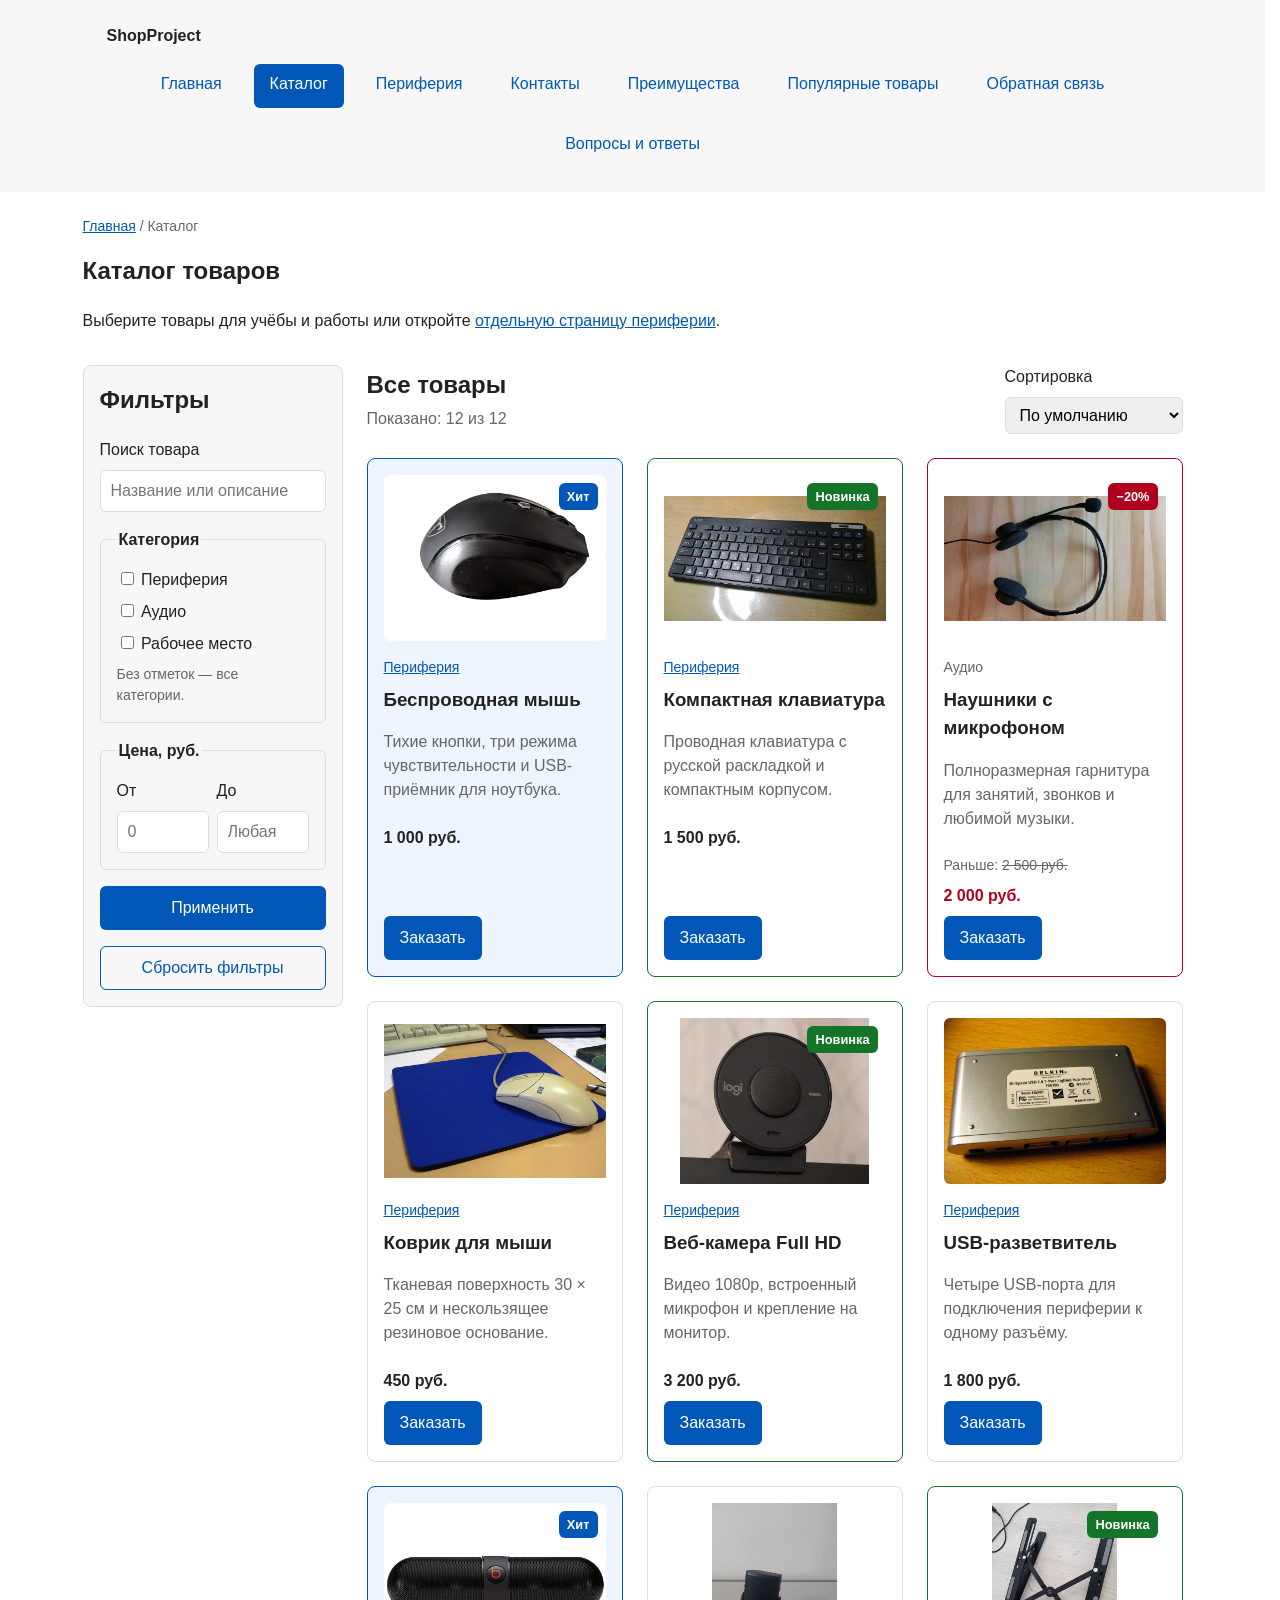
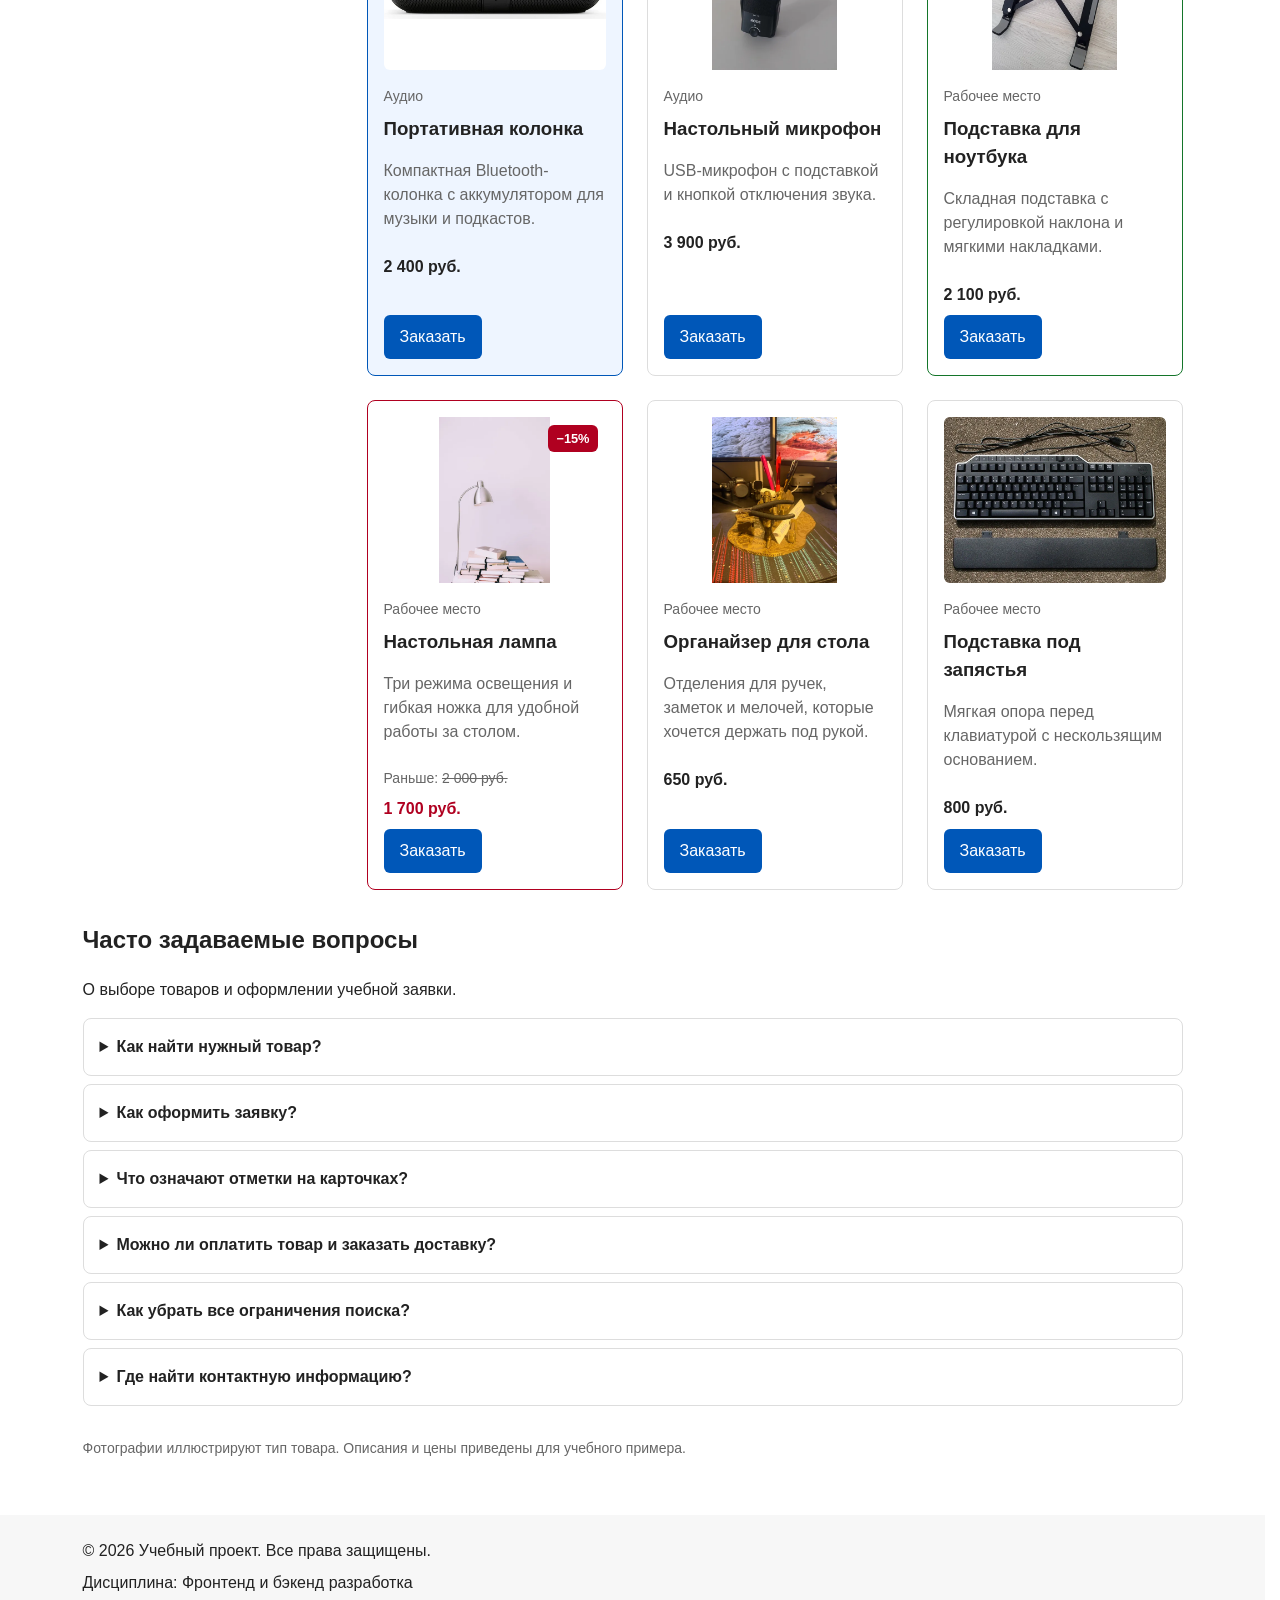
==== commit 54982482: "kr2" ====
--- a/catalog.html
+++ b/catalog.html
@@ -13,6 +13,7 @@
     <script src="js/catalog.js" defer></script>
   </head>
   <body>
+    <a class="skip-link" href="#main-content">Перейти к содержимому</a>
     <header class="site-header">
       <div class="site-header__inner">
         <a class="site-header__logo" href="index.html">ShopProject</a>
@@ -21,6 +22,7 @@
           <ul class="site-nav__list">
             <li class="site-nav__item"><a class="site-nav__link" href="index.html">Главная</a></li>
             <li class="site-nav__item"><a class="site-nav__link site-nav__link--active" href="catalog.html" aria-current="page">Каталог</a></li>
+            <li class="site-nav__item"><a class="site-nav__link" href="category.html">Периферия</a></li>
             <li class="site-nav__item"><a class="site-nav__link" href="contacts.html">Контакты</a></li>
             <li class="site-nav__item"><a class="site-nav__link" href="index.html#advantages">Преимущества</a></li>
             <li class="site-nav__item"><a class="site-nav__link" href="index.html#popular">Популярные товары</a></li>
@@ -31,7 +33,7 @@
       </div>
     </header>
 
-    <main>
+    <main id="main-content" tabindex="-1">
       <nav class="breadcrumbs" aria-label="Хлебные крошки">
         <a class="breadcrumbs__link" href="index.html">Главная</a>
         <span class="breadcrumbs__current">Каталог</span>
@@ -40,7 +42,7 @@
       <section class="section">
         <h1 class="section__title" id="catalog-title">Каталог товаров</h1>
         <p class="section__text">
-          Здесь представлены учебные товары и поля для выбора категории и цены.
+          Выберите товары для учёбы и работы или откройте <a href="category.html">отдельную страницу периферии</a>.
         </p>
       </section>
 
@@ -102,119 +104,155 @@
           <div class="products-grid" id="catalog-grid">
             <article class="product-card product-card--featured" id="product-1" data-category="peripherals" data-price="1000">
               <span class="product-card__badge">Хит</span>
-              <div class="product-card__img" aria-hidden="true">🖱️</div>
-              <p class="product-card__category">Периферия</p>
+              <div class="product-card__media">
+                <img class="product-card__img" src="images/mouse.webp" width="800" height="600" alt="Чёрная беспроводная компьютерная мышь" loading="lazy" decoding="async" />
+                <span class="product-card__fallback" hidden>Фотография временно недоступна</span>
+              </div>
+              <p class="product-card__category"><a href="category.html">Периферия</a></p>
               <h3 class="product-card__title">Беспроводная мышь</h3>
               <p class="product-card__description">Тихие кнопки, три режима чувствительности и USB-приёмник для ноутбука.</p>
               <p class="product-card__price">1 000 руб.</p>
-              <button class="button button--primary product-card__button" type="button" data-product="Беспроводная мышь">Заказать</button>
+              <button class="button button--primary product-card__button" type="button" data-product="Беспроводная мышь" aria-haspopup="dialog" aria-controls="order-dialog" aria-label="Заказать: Беспроводная мышь">Заказать</button>
             </article>
 
             <article class="product-card product-card--new" id="product-2" data-category="peripherals" data-price="1500">
               <span class="product-card__badge">Новинка</span>
-              <div class="product-card__img" aria-hidden="true">⌨️</div>
-              <p class="product-card__category">Периферия</p>
+              <div class="product-card__media">
+                <img class="product-card__img" src="images/keyboard.webp" width="800" height="450" alt="Компактная чёрная клавиатура" loading="lazy" decoding="async" />
+                <span class="product-card__fallback" hidden>Фотография временно недоступна</span>
+              </div>
+              <p class="product-card__category"><a href="category.html">Периферия</a></p>
               <h3 class="product-card__title">Компактная клавиатура</h3>
               <p class="product-card__description">Проводная клавиатура с русской раскладкой и компактным корпусом.</p>
               <p class="product-card__price">1 500 руб.</p>
-              <button class="button button--primary product-card__button" type="button" data-product="Компактная клавиатура">Заказать</button>
+              <button class="button button--primary product-card__button" type="button" data-product="Компактная клавиатура" aria-haspopup="dialog" aria-controls="order-dialog" aria-label="Заказать: Компактная клавиатура">Заказать</button>
             </article>
 
             <article class="product-card product-card--discount" id="product-3" data-category="audio" data-price="2000">
               <span class="product-card__badge">−20%</span>
-              <div class="product-card__img" aria-hidden="true">🎧</div>
+              <div class="product-card__media">
+                <img class="product-card__img" src="images/headphones.webp" width="800" height="450" alt="Полноразмерные наушники с микрофоном" loading="lazy" decoding="async" />
+                <span class="product-card__fallback" hidden>Фотография временно недоступна</span>
+              </div>
               <p class="product-card__category">Аудио</p>
               <h3 class="product-card__title">Наушники с микрофоном</h3>
               <p class="product-card__description">Полноразмерная гарнитура для занятий, звонков и любимой музыки.</p>
               <p class="product-card__old-price">Раньше: <del>2 500 руб.</del></p>
               <p class="product-card__price">2 000 руб.</p>
-              <button class="button button--primary product-card__button" type="button" data-product="Наушники с микрофоном">Заказать</button>
+              <button class="button button--primary product-card__button" type="button" data-product="Наушники с микрофоном" aria-haspopup="dialog" aria-controls="order-dialog" aria-label="Заказать: Наушники с микрофоном">Заказать</button>
             </article>
 
             <article class="product-card" id="product-4" data-category="peripherals" data-price="450">
-              <div class="product-card__img" aria-hidden="true">🖱️</div>
-              <p class="product-card__category">Периферия</p>
+              <div class="product-card__media">
+                <img class="product-card__img" src="images/mousepad.webp" width="800" height="554" alt="Прямоугольный коврик под компьютерной мышью" loading="lazy" decoding="async" />
+                <span class="product-card__fallback" hidden>Фотография временно недоступна</span>
+              </div>
+              <p class="product-card__category"><a href="category.html">Периферия</a></p>
               <h3 class="product-card__title">Коврик для мыши</h3>
               <p class="product-card__description">Тканевая поверхность 30 × 25 см и нескользящее резиновое основание.</p>
               <p class="product-card__price">450 руб.</p>
-              <button class="button button--primary product-card__button" type="button" data-product="Коврик для мыши">Заказать</button>
+              <button class="button button--primary product-card__button" type="button" data-product="Коврик для мыши" aria-haspopup="dialog" aria-controls="order-dialog" aria-label="Заказать: Коврик для мыши">Заказать</button>
             </article>
 
             <article class="product-card product-card--new" id="product-5" data-category="peripherals" data-price="3200">
               <span class="product-card__badge">Новинка</span>
-              <div class="product-card__img" aria-hidden="true">📷</div>
-              <p class="product-card__category">Периферия</p>
+              <div class="product-card__media">
+                <img class="product-card__img" src="images/webcam.webp" width="681" height="600" alt="Веб-камера на креплении для монитора" loading="lazy" decoding="async" />
+                <span class="product-card__fallback" hidden>Фотография временно недоступна</span>
+              </div>
+              <p class="product-card__category"><a href="category.html">Периферия</a></p>
               <h3 class="product-card__title">Веб-камера Full HD</h3>
               <p class="product-card__description">Видео 1080p, встроенный микрофон и крепление на монитор.</p>
               <p class="product-card__price">3 200 руб.</p>
-              <button class="button button--primary product-card__button" type="button" data-product="Веб-камера Full HD">Заказать</button>
+              <button class="button button--primary product-card__button" type="button" data-product="Веб-камера Full HD" aria-haspopup="dialog" aria-controls="order-dialog" aria-label="Заказать: Веб-камера Full HD">Заказать</button>
             </article>
 
             <article class="product-card" id="product-6" data-category="peripherals" data-price="1800">
-              <div class="product-card__img" aria-hidden="true">🔌</div>
-              <p class="product-card__category">Периферия</p>
+              <div class="product-card__media">
+                <img class="product-card__img" src="images/usb-hub.webp" width="800" height="600" alt="USB-разветвитель для подключения периферии" loading="lazy" decoding="async" />
+                <span class="product-card__fallback" hidden>Фотография временно недоступна</span>
+              </div>
+              <p class="product-card__category"><a href="category.html">Периферия</a></p>
               <h3 class="product-card__title">USB-разветвитель</h3>
               <p class="product-card__description">Четыре USB-порта для подключения периферии к одному разъёму.</p>
               <p class="product-card__price">1 800 руб.</p>
-              <button class="button button--primary product-card__button" type="button" data-product="USB-разветвитель">Заказать</button>
+              <button class="button button--primary product-card__button" type="button" data-product="USB-разветвитель" aria-haspopup="dialog" aria-controls="order-dialog" aria-label="Заказать: USB-разветвитель">Заказать</button>
             </article>
 
             <article class="product-card product-card--featured" id="product-7" data-category="audio" data-price="2400">
               <span class="product-card__badge">Хит</span>
-              <div class="product-card__img" aria-hidden="true">🔊</div>
+              <div class="product-card__media">
+                <img class="product-card__img" src="images/speaker.webp" width="800" height="236" alt="Чёрная портативная Bluetooth-колонка" loading="lazy" decoding="async" />
+                <span class="product-card__fallback" hidden>Фотография временно недоступна</span>
+              </div>
               <p class="product-card__category">Аудио</p>
               <h3 class="product-card__title">Портативная колонка</h3>
               <p class="product-card__description">Компактная Bluetooth-колонка с аккумулятором для музыки и подкастов.</p>
               <p class="product-card__price">2 400 руб.</p>
-              <button class="button button--primary product-card__button" type="button" data-product="Портативная колонка">Заказать</button>
+              <button class="button button--primary product-card__button" type="button" data-product="Портативная колонка" aria-haspopup="dialog" aria-controls="order-dialog" aria-label="Заказать: Портативная колонка">Заказать</button>
             </article>
 
             <article class="product-card" id="product-8" data-category="audio" data-price="3900">
-              <div class="product-card__img" aria-hidden="true">🎙️</div>
+              <div class="product-card__media">
+                <img class="product-card__img" src="images/microphone.webp" width="450" height="600" alt="Настольный USB-микрофон на подставке" loading="lazy" decoding="async" />
+                <span class="product-card__fallback" hidden>Фотография временно недоступна</span>
+              </div>
               <p class="product-card__category">Аудио</p>
               <h3 class="product-card__title">Настольный микрофон</h3>
               <p class="product-card__description">USB-микрофон с подставкой и кнопкой отключения звука.</p>
               <p class="product-card__price">3 900 руб.</p>
-              <button class="button button--primary product-card__button" type="button" data-product="Настольный микрофон">Заказать</button>
+              <button class="button button--primary product-card__button" type="button" data-product="Настольный микрофон" aria-haspopup="dialog" aria-controls="order-dialog" aria-label="Заказать: Настольный микрофон">Заказать</button>
             </article>
 
             <article class="product-card product-card--new" id="product-9" data-category="workspace" data-price="2100">
               <span class="product-card__badge">Новинка</span>
-              <div class="product-card__img" aria-hidden="true">💻</div>
+              <div class="product-card__media">
+                <img class="product-card__img" src="images/laptop-stand.webp" width="450" height="600" alt="Складная металлическая подставка для ноутбука" loading="lazy" decoding="async" />
+                <span class="product-card__fallback" hidden>Фотография временно недоступна</span>
+              </div>
               <p class="product-card__category">Рабочее место</p>
               <h3 class="product-card__title">Подставка для ноутбука</h3>
               <p class="product-card__description">Складная подставка с регулировкой наклона и мягкими накладками.</p>
               <p class="product-card__price">2 100 руб.</p>
-              <button class="button button--primary product-card__button" type="button" data-product="Подставка для ноутбука">Заказать</button>
+              <button class="button button--primary product-card__button" type="button" data-product="Подставка для ноутбука" aria-haspopup="dialog" aria-controls="order-dialog" aria-label="Заказать: Подставка для ноутбука">Заказать</button>
             </article>
 
             <article class="product-card product-card--discount" id="product-10" data-category="workspace" data-price="1700">
               <span class="product-card__badge">−15%</span>
-              <div class="product-card__img" aria-hidden="true">💡</div>
+              <div class="product-card__media">
+                <img class="product-card__img" src="images/lamp.webp" width="400" height="600" alt="Настольная лампа" loading="lazy" decoding="async" />
+                <span class="product-card__fallback" hidden>Фотография временно недоступна</span>
+              </div>
               <p class="product-card__category">Рабочее место</p>
               <h3 class="product-card__title">Настольная лампа</h3>
               <p class="product-card__description">Три режима освещения и гибкая ножка для удобной работы за столом.</p>
               <p class="product-card__old-price">Раньше: <del>2 000 руб.</del></p>
               <p class="product-card__price">1 700 руб.</p>
-              <button class="button button--primary product-card__button" type="button" data-product="Настольная лампа">Заказать</button>
+              <button class="button button--primary product-card__button" type="button" data-product="Настольная лампа" aria-haspopup="dialog" aria-controls="order-dialog" aria-label="Заказать: Настольная лампа">Заказать</button>
             </article>
 
             <article class="product-card" id="product-11" data-category="workspace" data-price="650">
-              <div class="product-card__img" aria-hidden="true">🗂️</div>
+              <div class="product-card__media">
+                <img class="product-card__img" src="images/organizer.webp" width="450" height="600" alt="Настольный органайзер с отделениями для ручек" loading="lazy" decoding="async" />
+                <span class="product-card__fallback" hidden>Фотография временно недоступна</span>
+              </div>
               <p class="product-card__category">Рабочее место</p>
               <h3 class="product-card__title">Органайзер для стола</h3>
               <p class="product-card__description">Отделения для ручек, заметок и мелочей, которые хочется держать под рукой.</p>
               <p class="product-card__price">650 руб.</p>
-              <button class="button button--primary product-card__button" type="button" data-product="Органайзер для стола">Заказать</button>
+              <button class="button button--primary product-card__button" type="button" data-product="Органайзер для стола" aria-haspopup="dialog" aria-controls="order-dialog" aria-label="Заказать: Органайзер для стола">Заказать</button>
             </article>
 
             <article class="product-card" id="product-12" data-category="workspace" data-price="800">
-              <div class="product-card__img" aria-hidden="true">⌨️</div>
+              <div class="product-card__media">
+                <img class="product-card__img" src="images/wrist-rest.webp" width="800" height="600" alt="Подставка под запястья перед клавиатурой" loading="lazy" decoding="async" />
+                <span class="product-card__fallback" hidden>Фотография временно недоступна</span>
+              </div>
               <p class="product-card__category">Рабочее место</p>
               <h3 class="product-card__title">Подставка под запястья</h3>
               <p class="product-card__description">Мягкая опора перед клавиатурой с нескользящим основанием.</p>
               <p class="product-card__price">800 руб.</p>
-              <button class="button button--primary product-card__button" type="button" data-product="Подставка под запястья">Заказать</button>
+              <button class="button button--primary product-card__button" type="button" data-product="Подставка под запястья" aria-haspopup="dialog" aria-controls="order-dialog" aria-label="Заказать: Подставка под запястья">Заказать</button>
             </article>
           </div>
           <div class="catalog-products__empty" id="catalog-empty" hidden>
@@ -253,122 +291,82 @@
           <div class="faq__answer"><p>Перейдите на страницу <a href="contacts.html">«Контакты»</a>. Там размещены демонстрационные контакты магазина и раздел обратной связи.</p></div>
         </details>
       </section>
+      <p class="section image-note">Фотографии иллюстрируют тип товара. Описания и цены приведены для учебного примера.</p>
     </main>
 
-    <dialog
-      class="order-dialog"
-      id="order-dialog"
-      aria-labelledby="order-dialog-title"
-    >
-      <h2 class="order-dialog__title" id="order-dialog-title">
-        Оформление заявки
-      </h2>
-
-      <p class="order-dialog__product" id="order-product-name"></p>
-
-      <form
-        class="order-form"
-        id="order-form"
-        action="#"
-        method="post"
-        novalidate
-      >
+    <dialog class="order-dialog" id="order-dialog" aria-labelledby="order-dialog-title" aria-describedby="order-dialog-description">
+      <div class="order-dialog__header">
+        <h2 class="order-dialog__title" id="order-dialog-title" tabindex="-1" autofocus>Оформление заявки</h2>
+        <button class="order-dialog__close" type="button" data-close-dialog aria-label="Закрыть окно заявки">×</button>
+      </div>
+      <p class="order-dialog__description" id="order-dialog-description">Заполните форму, чтобы подготовить учебную заявку. Данные не отправляются на сервер.</p>
+      <div class="order-dialog__product">
+        <p id="order-product-name"></p>
+        <p class="order-dialog__price" id="order-product-price"></p>
+      </div>
+      <form class="order-form" id="order-form" action="#" method="post" novalidate>
+        <p class="order-form__hint">Поля со звёздочкой (*) обязательны.</p>
+        <p class="order-form__summary" id="order-errors" role="alert" aria-atomic="true"></p>
         <input id="selected-product" name="selected-product" type="hidden" />
-
+        <div class="order-form__grid">
+          <div class="order-form__field">
+            <label class="order-form__label" for="order-name">Имя <span aria-hidden="true">*</span></label>
+            <input class="order-form__input" id="order-name" name="name" type="text" autocomplete="name" maxlength="80" required aria-describedby="order-name-hint order-name-error" />
+            <small class="order-form__hint" id="order-name-hint">Например, Анна</small>
+            <span class="order-form__error" id="order-name-error"></span>
+          </div>
+          <div class="order-form__field">
+            <label class="order-form__label" for="order-email">E-mail <span aria-hidden="true">*</span></label>
+            <input class="order-form__input" id="order-email" name="email" type="email" autocomplete="email" maxlength="120" required aria-describedby="order-email-hint order-email-error" />
+            <small class="order-form__hint" id="order-email-hint">Например, anna@example.com</small>
+            <span class="order-form__error" id="order-email-error"></span>
+          </div>
+          <div class="order-form__field">
+            <label class="order-form__label" for="order-phone">Телефон <span aria-hidden="true">*</span></label>
+            <input class="order-form__input" id="order-phone" name="phone" type="tel" autocomplete="tel" inputmode="tel" maxlength="30" required aria-describedby="order-phone-hint order-phone-error" />
+            <small class="order-form__hint" id="order-phone-hint">Можно ввести +7 (900) 123-45-67, +79001234567 или 89001234567.</small>
+            <span class="order-form__error" id="order-phone-error"></span>
+          </div>
+          <div class="order-form__field">
+            <label class="order-form__label" for="order-date">Дата связи (необязательно)</label>
+            <input class="order-form__input" id="order-date" name="date" type="date"  aria-describedby="order-date-hint order-date-error" />
+            <small class="order-form__hint" id="order-date-hint">Необязательно. Выберите сегодня или более позднюю дату.</small>
+            <span class="order-form__error" id="order-date-error"></span>
+          </div>
+        </div>
         <div class="order-form__field">
-          <label class="order-form__label" for="order-name">Имя</label>
-          <input
-            class="order-form__input"
-            id="order-name"
-            name="name"
-            type="text"
-            required
-          />
-        </div>
-
-        <div class="order-form__field">
-          <label class="order-form__label" for="order-email">E-mail</label>
-          <input
-            class="order-form__input"
-            id="order-email"
-            name="email"
-            type="email"
-            required
-          />
-        </div>
-
-        <div class="order-form__field">
-          <label class="order-form__label" for="order-phone">Телефон</label>
-          <input
-            class="order-form__input"
-            id="order-phone"
-            name="phone"
-            type="tel"
-            inputmode="tel"
-            placeholder="+7 (900) 000-00-00"
-            pattern="^\+7 \(\d{3}\) \d{3}-\d{2}-\d{2}$"
-            required
-          />
-          <small class="order-form__hint">Формат: +7 (900) 000-00-00</small>
-        </div>
-
-        <div class="order-form__field">
-          <label class="order-form__label" for="order-date">Дата связи</label>
-          <input class="order-form__input" id="order-date" name="date" type="date" />
-        </div>
-
-        <div class="order-form__field">
-          <label class="order-form__label" for="order-topic">Тема заявки</label>
-          <select class="order-form__select" id="order-topic" name="topic" required>
+          <label class="order-form__label" for="order-topic">Тема заявки <span aria-hidden="true">*</span></label>
+          <select class="order-form__select" id="order-topic" name="topic" required aria-describedby="order-topic-error">
             <option value="">Выберите тему</option>
-            <option value="product">Заказ товара</option>
+            <option value="product" selected>Заказ товара</option>
             <option value="consultation">Консультация</option>
             <option value="delivery">Доставка</option>
           </select>
-        </div>
-
+          <span class="order-form__error" id="order-topic-error"></span>
+        </div>
         <div class="order-form__field">
-          <label class="order-form__label" for="order-comment">Комментарий</label>
-          <textarea
-            class="order-form__textarea"
-            id="order-comment"
-            name="comment"
-            rows="4"
-            placeholder="Укажите дополнительную информацию"
-          ></textarea>
-        </div>
-
-        <div class="order-form__field order-form__field--checkbox">
-          <label class="order-form__checkbox-label">
-            <input
-              class="order-form__checkbox"
-              id="order-agreement"
-              name="agreement"
-              type="checkbox"
-              required
-            />
-            Я согласен на обработку данных
+          <label class="order-form__label" for="order-comment">Комментарий (необязательно)</label>
+          <textarea class="order-form__textarea" id="order-comment" name="comment" rows="3" maxlength="1000" aria-describedby="order-comment-hint"></textarea>
+          <small class="order-form__hint" id="order-comment-hint">Дополнительные пожелания, до 1 000 символов.</small>
+        </div>
+        <div class="order-form__field">
+          <label class="order-form__checkbox-label" for="order-agreement">
+            <input class="order-form__checkbox" id="order-agreement" name="agreement" type="checkbox" required aria-describedby="order-agreement-error" />
+            <span>Я согласен на обработку данных <span aria-hidden="true">*</span></span>
           </label>
-        </div>
-
+          <span class="order-form__error" id="order-agreement-error"></span>
+        </div>
         <div class="order-form__actions">
-          <button
-            class="button button--secondary"
-            type="button"
-            id="close-order-dialog"
-          >
-            Закрыть
-          </button>
-          <button class="button button--primary" type="submit">
-            Отправить заявку
-          </button>
+          <button class="button button--secondary" type="button" id="close-order-dialog" data-close-dialog>Отмена</button>
+          <button class="button button--primary" type="submit">Отправить заявку</button>
         </div>
       </form>
+      <div class="order-dialog__success" id="order-success" hidden>
+        <h3 id="success-message" tabindex="-1">Учебная заявка заполнена</h3>
+        <p>Все поля заполнены верно. Данные не отправлены на сервер; заказ и оплата не выполняются.</p>
+        <button class="button button--primary" type="button" data-close-dialog>Вернуться к товарам</button>
+      </div>
     </dialog>
-
-    <p class="success-message" id="success-message" role="status" hidden>
-      Учебная заявка заполнена. Данные не отправляются на сервер.
-    </p>
 
     <footer class="site-footer">
       <p class="site-footer__text">&copy; 2026 Учебный проект. Все права защищены.</p>
--- a/css/style.css
+++ b/css/style.css
@@ -12,7 +12,7 @@
   --color-surface: #f7f7f7;
   --color-surface-accent: #eef5ff;
   --color-danger: #b00020;
-  --color-success: #168a2f;
+  --color-success: #14752a;
   --color-success-bg: #eefaf0;
   --color-discount-bg: #fff2f4;
   --color-white: #ffffff;
@@ -238,20 +238,12 @@
   background-color: var(--color-success);
 }
 
-.product-card--new .product-card__img {
-  background-color: var(--color-success-bg);
-}
-
 .product-card--discount {
   border-color: var(--color-danger);
 }
 
 .product-card--discount .product-card__badge {
   background-color: var(--color-danger);
-}
-
-.product-card--discount .product-card__img {
-  background-color: var(--color-discount-bg);
 }
 
 .product-card[hidden] {
@@ -265,14 +257,28 @@
   font-size: 0.875rem;
 }
 
-.product-card__img {
+.product-card__media {
   display: grid;
   place-items: center;
-  min-height: 150px;
-  margin-bottom: var(--space-md);
-  font-size: 64px;
-  background-color: var(--color-surface-accent);
+  aspect-ratio: 4 / 3;
+  overflow: hidden;
+  margin-bottom: var(--space-sm);
   border-radius: var(--radius-sm);
+  background: #fff;
+}
+
+.product-card__img {
+  display: block;
+  width: 100%;
+  height: 100%;
+  min-height: 0;
+  object-fit: contain;
+}
+
+.product-card__fallback {
+  padding: var(--space-md);
+  text-align: center;
+  color: var(--color-muted);
 }
 
 .product-card__title {
@@ -499,16 +505,13 @@
   margin-top: var(--space-lg);
 }
 
-.success-message {
-  max-width: var(--container-width);
-  margin: var(--space-lg) auto;
-  padding: var(--space-md);
-  border-left: 4px solid var(--color-success);
-  background-color: var(--color-success-bg);
-}
-
 .order-dialog {
-  width: min(calc(100% - 32px), 560px);
+  width: min(calc(100% - 32px), 680px);
+  max-height: calc(100vh - 32px);
+  max-height: calc(100dvh - 32px);
+  overflow-y: auto;
+  overscroll-behavior: contain;
+  box-shadow: 0 24px 80px rgb(0 0 0 / 25%);
   padding: var(--space-lg);
   border: none;
   border-radius: var(--radius-lg);
@@ -519,7 +522,8 @@
 }
 
 .order-dialog__title {
-  margin-top: 0;
+  margin: 0;
+  font-size: 1.5rem;
 }
 
 .order-form__hint {
@@ -638,3 +642,182 @@
   outline: 2px dashed var(--color-primary);
   outline-offset: 4px;
 }
+
+/* Доступность и дополнительные страницы */
+[hidden] {
+  display: none !important;
+}
+
+html {
+  scrollbar-gutter: stable;
+}
+
+.dialog-open {
+  overflow: hidden;
+}
+
+.skip-link {
+  position: fixed;
+  top: 8px;
+  left: 8px;
+  z-index: 100;
+  padding: 12px 16px;
+  background: var(--color-white);
+  border: 2px solid var(--color-primary);
+  transform: translateY(-150%);
+}
+
+.skip-link:focus {
+  transform: translateY(0);
+}
+
+.button,
+.site-nav__link {
+  min-height: 44px;
+}
+
+a.button--primary:hover {
+  color: var(--color-white);
+}
+
+.hero__link {
+  margin: var(--space-xs) var(--space-sm) var(--space-xs) 0;
+}
+
+.category-intro {
+  padding: var(--space-xl);
+  background: var(--color-surface-accent);
+  border-radius: var(--radius-lg);
+  border-left: 4px solid var(--color-primary);
+}
+
+.category-intro__eyebrow {
+  margin-top: 0;
+  color: var(--color-primary-dark);
+  font-size: 0.875rem;
+  font-weight: 700;
+}
+
+.breadcrumbs__link--nested::before {
+  content: " / ";
+  color: var(--color-muted);
+}
+
+.order-dialog__header {
+  display: flex;
+  align-items: flex-start;
+  justify-content: space-between;
+  gap: var(--space-md);
+}
+
+.order-dialog__close {
+  flex: 0 0 44px;
+  width: 44px;
+  height: 44px;
+  border: 1px solid var(--color-border);
+  border-radius: var(--radius-sm);
+  color: var(--color-text);
+  background: var(--color-surface);
+  font: inherit;
+  font-size: 1.75rem;
+  cursor: pointer;
+}
+
+.order-dialog__close:hover {
+  background: var(--color-surface-accent);
+}
+
+.order-dialog__close:focus-visible,
+.order-dialog__title:focus-visible,
+.order-dialog__success h3:focus-visible {
+  outline: 2px solid var(--color-primary);
+  outline-offset: 3px;
+}
+
+.order-dialog__description {
+  color: var(--color-muted);
+}
+
+.order-dialog__product {
+  display: flex;
+  justify-content: space-between;
+  flex-wrap: wrap;
+  gap: var(--space-sm);
+  padding: var(--space-md);
+  border-radius: var(--radius-sm);
+  background: var(--color-surface-accent);
+}
+
+.order-dialog__product p {
+  margin: 0;
+  font-weight: 700;
+}
+
+.order-dialog__price {
+  white-space: nowrap;
+}
+
+.order-form__grid {
+  display: grid;
+  grid-template-columns: repeat(2, minmax(0, 1fr));
+  gap: 0 var(--space-md);
+}
+
+.order-form__input,
+.order-form__select {
+  min-width: 0;
+  min-height: 44px;
+}
+
+.order-form__textarea {
+  resize: vertical;
+}
+
+.order-form__hint {
+  font-size: 0.8125rem;
+}
+
+.order-form__checkbox-label {
+  align-items: center;
+  min-height: 44px;
+  cursor: pointer;
+}
+
+.order-form__checkbox {
+  flex-shrink: 0;
+  width: 20px;
+  height: 20px;
+  margin: 0;
+  accent-color: var(--color-primary);
+}
+
+.order-form__error {
+  display: block;
+  margin-top: var(--space-xs);
+  color: var(--color-danger);
+  font-size: 0.875rem;
+}
+
+.order-form__summary {
+  color: var(--color-danger);
+  font-weight: 700;
+}
+
+.order-form__error:empty,
+.order-form__summary:empty {
+  display: none;
+}
+
+.order-dialog__success {
+  margin-top: var(--space-lg);
+  padding: var(--space-lg);
+  border-radius: var(--radius-md);
+  background: var(--color-success-bg);
+  border-left: 4px solid var(--color-success);
+}
+
+@media (prefers-reduced-motion: reduce) {
+  html { scroll-behavior: auto; }
+}
+
+.image-note { color: var(--color-muted); font-size: 0.875rem; }
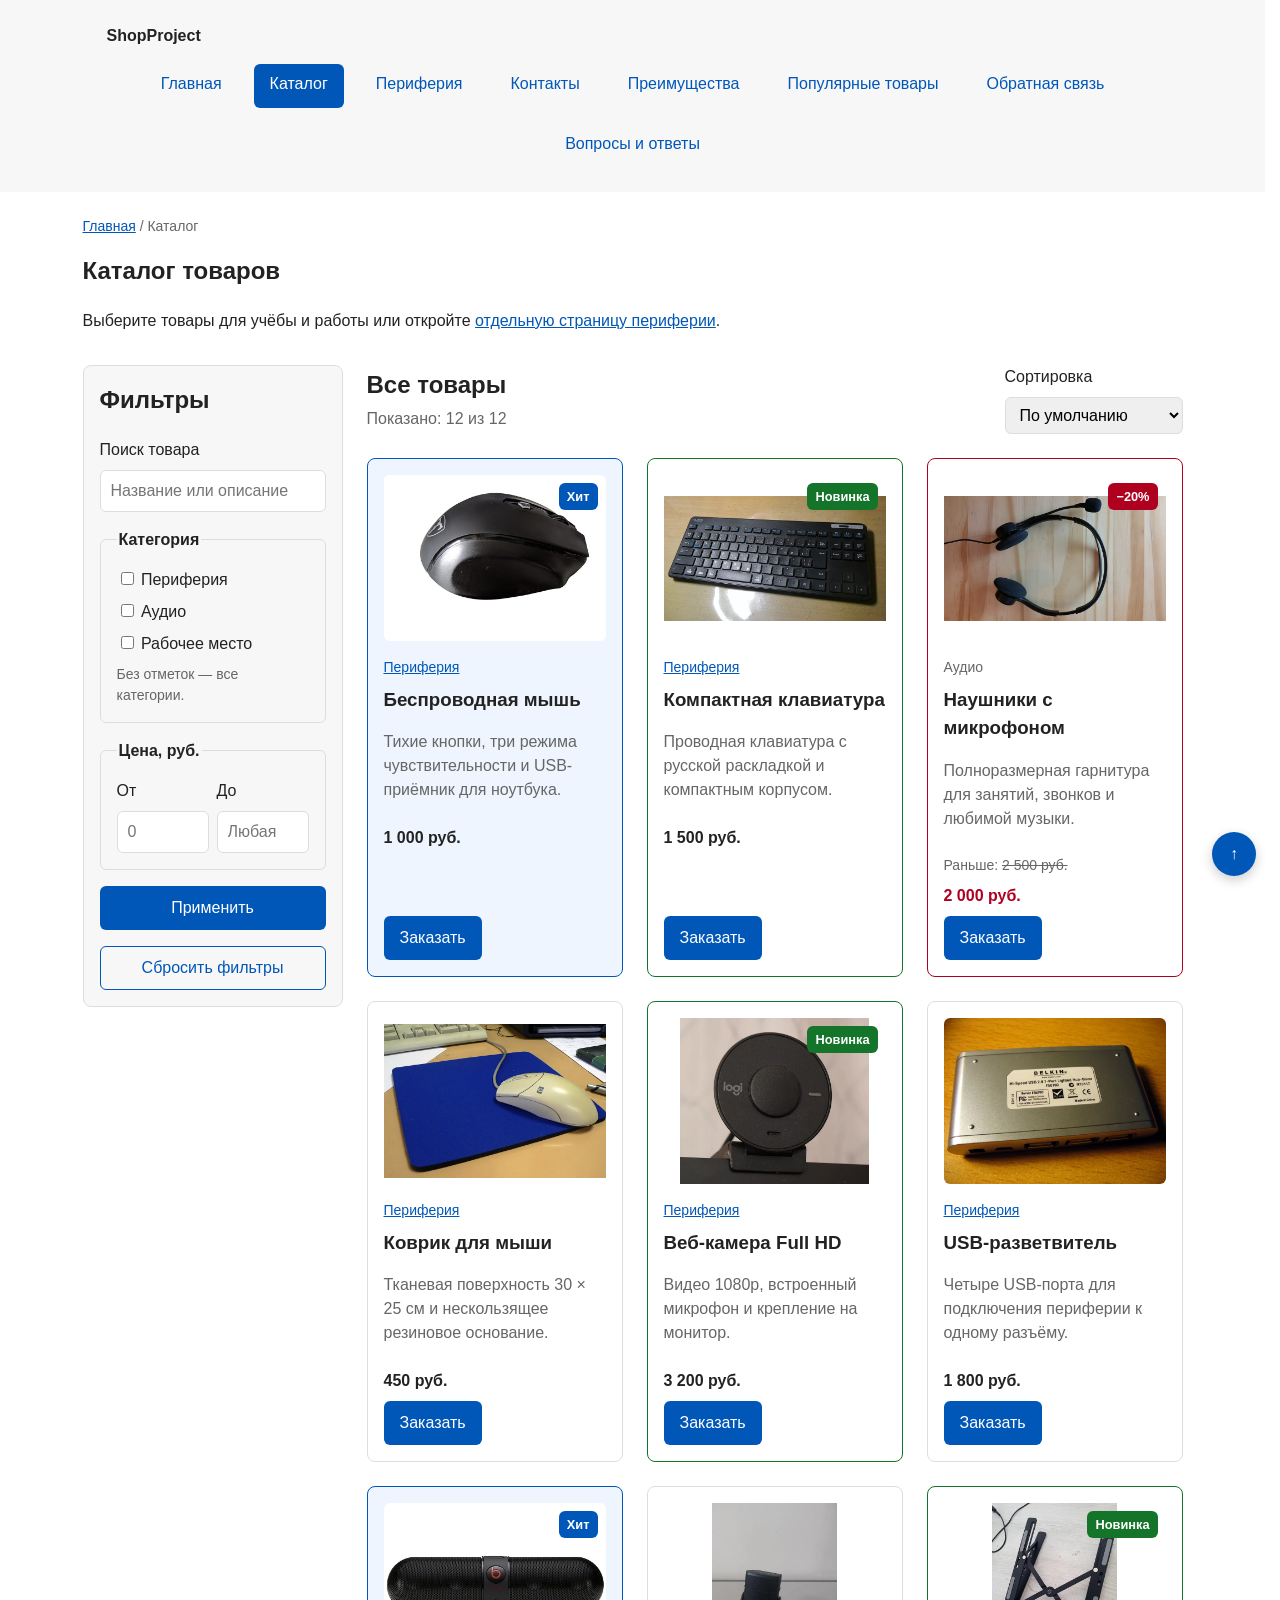
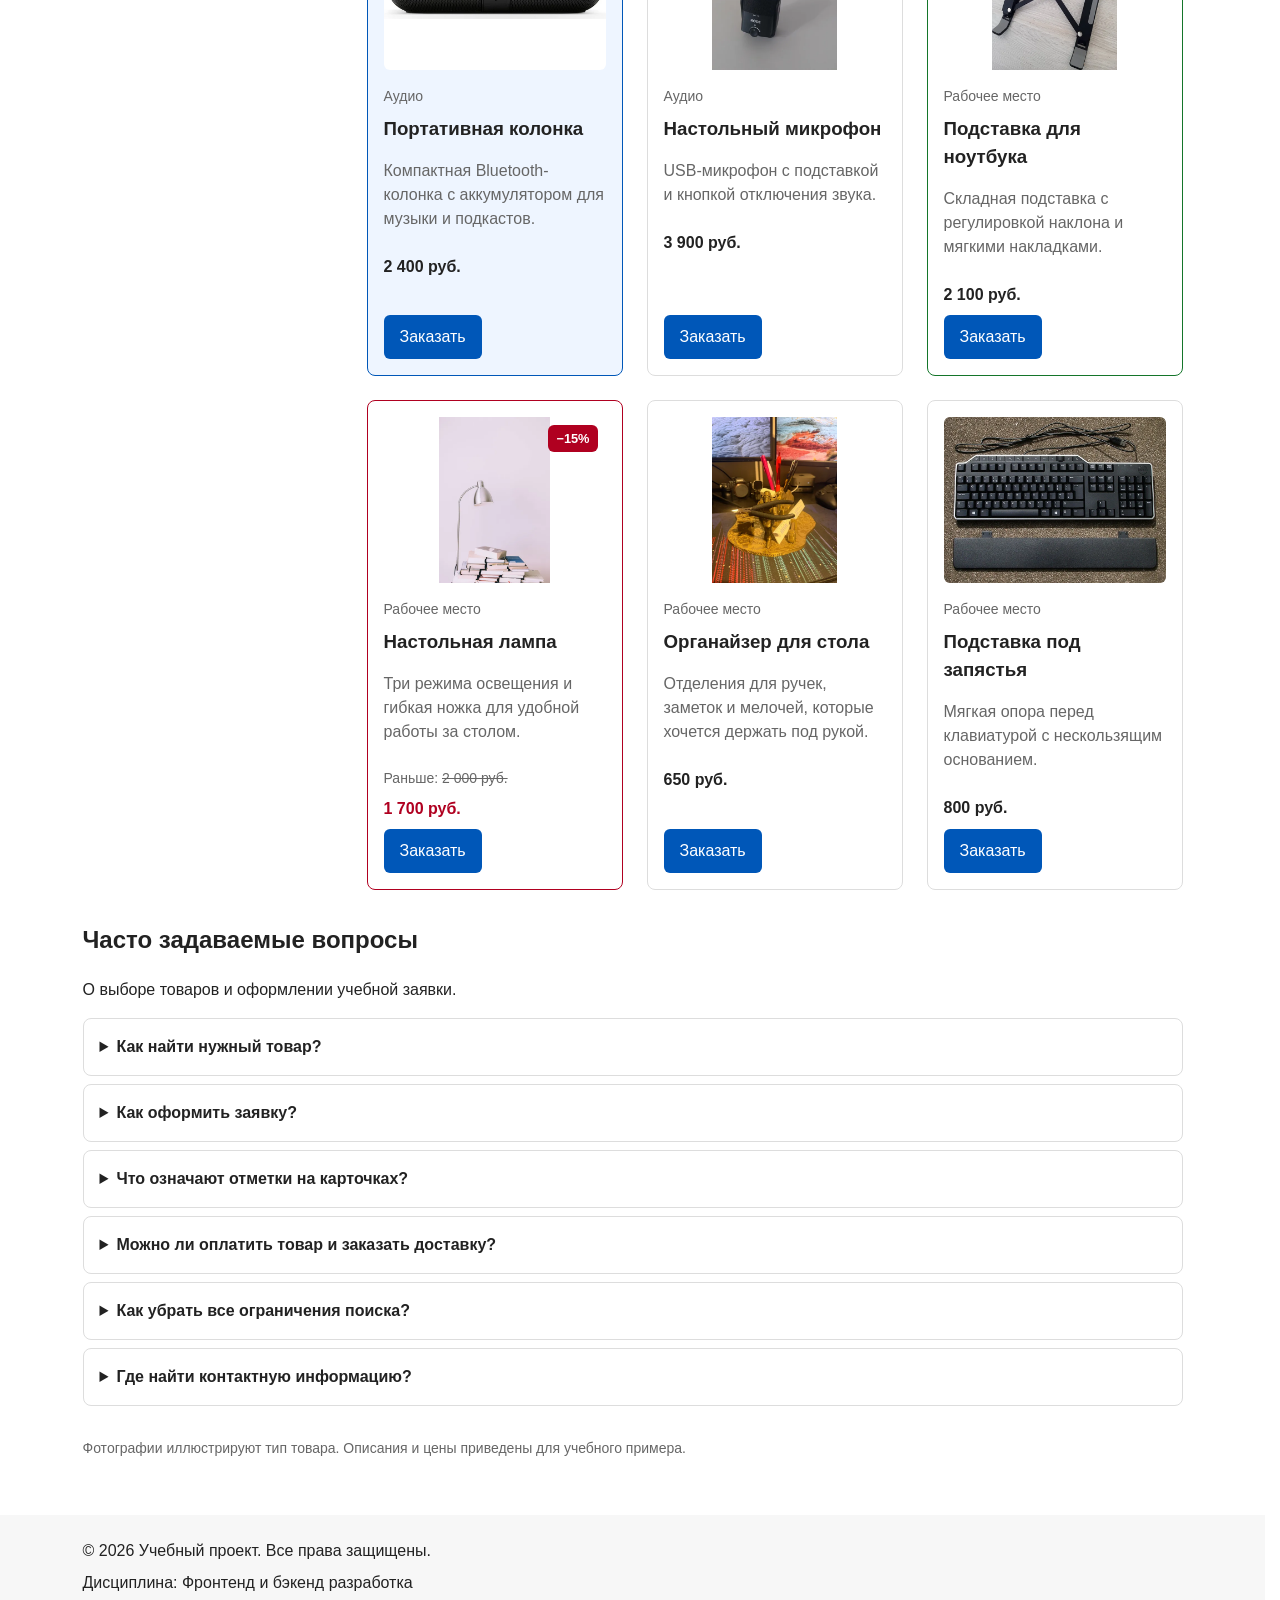
==== commit 1b40227c: "fix" ====
--- a/catalog.html
+++ b/catalog.html
@@ -368,6 +368,8 @@
       </div>
     </dialog>
 
+    <a class="back-to-top" href="#" aria-label="Вернуться в начало страницы">↑</a>
+
     <footer class="site-footer">
       <p class="site-footer__text">&copy; 2026 Учебный проект. Все права защищены.</p>
       <p class="site-footer__text">Дисциплина: Фронтенд и бэкенд разработка</p>
--- a/css/style.css
+++ b/css/style.css
@@ -127,6 +127,9 @@
    =============================== */
 
 .site-header {
+  position: sticky;
+  top: 0;
+  z-index: 20;
   background-color: var(--color-surface);
 }
 
@@ -330,10 +333,10 @@
 .catalog-filters {
   grid-area: filters;
   position: sticky;
-  top: var(--space-md);
+  top: calc(var(--site-header-height, 0px) + var(--space-md));
   align-self: start;
-  max-height: calc(100vh - 32px);
-  max-height: calc(100dvh - 32px);
+  max-height: calc(100vh - var(--site-header-height, 0px) - 32px);
+  max-height: calc(100dvh - var(--site-header-height, 0px) - 32px);
   overflow-y: auto;
   padding: var(--space-md);
   border: 1px solid var(--color-border);
@@ -636,6 +639,7 @@
 
 html {
   scroll-behavior: smooth;
+  scroll-padding-top: calc(var(--site-header-height, 0px) + var(--space-md));
 }
 
 :target {
